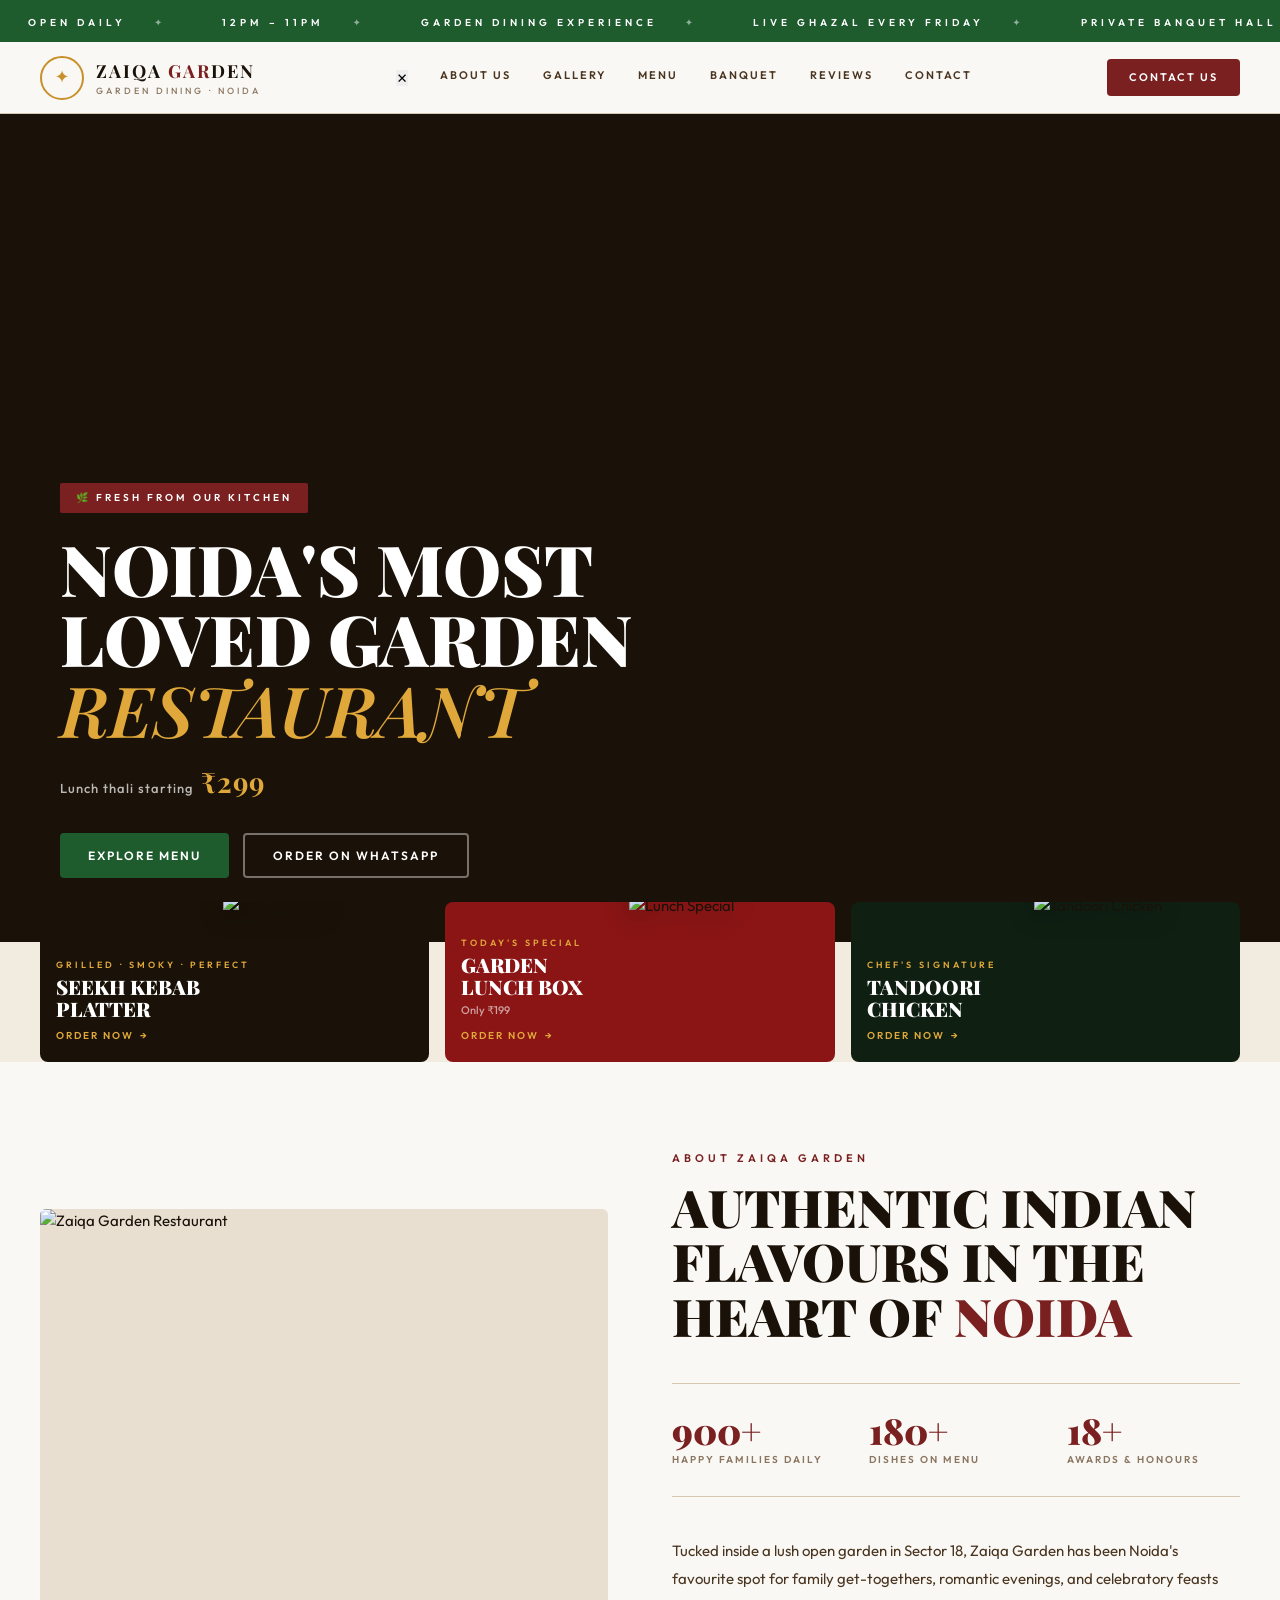
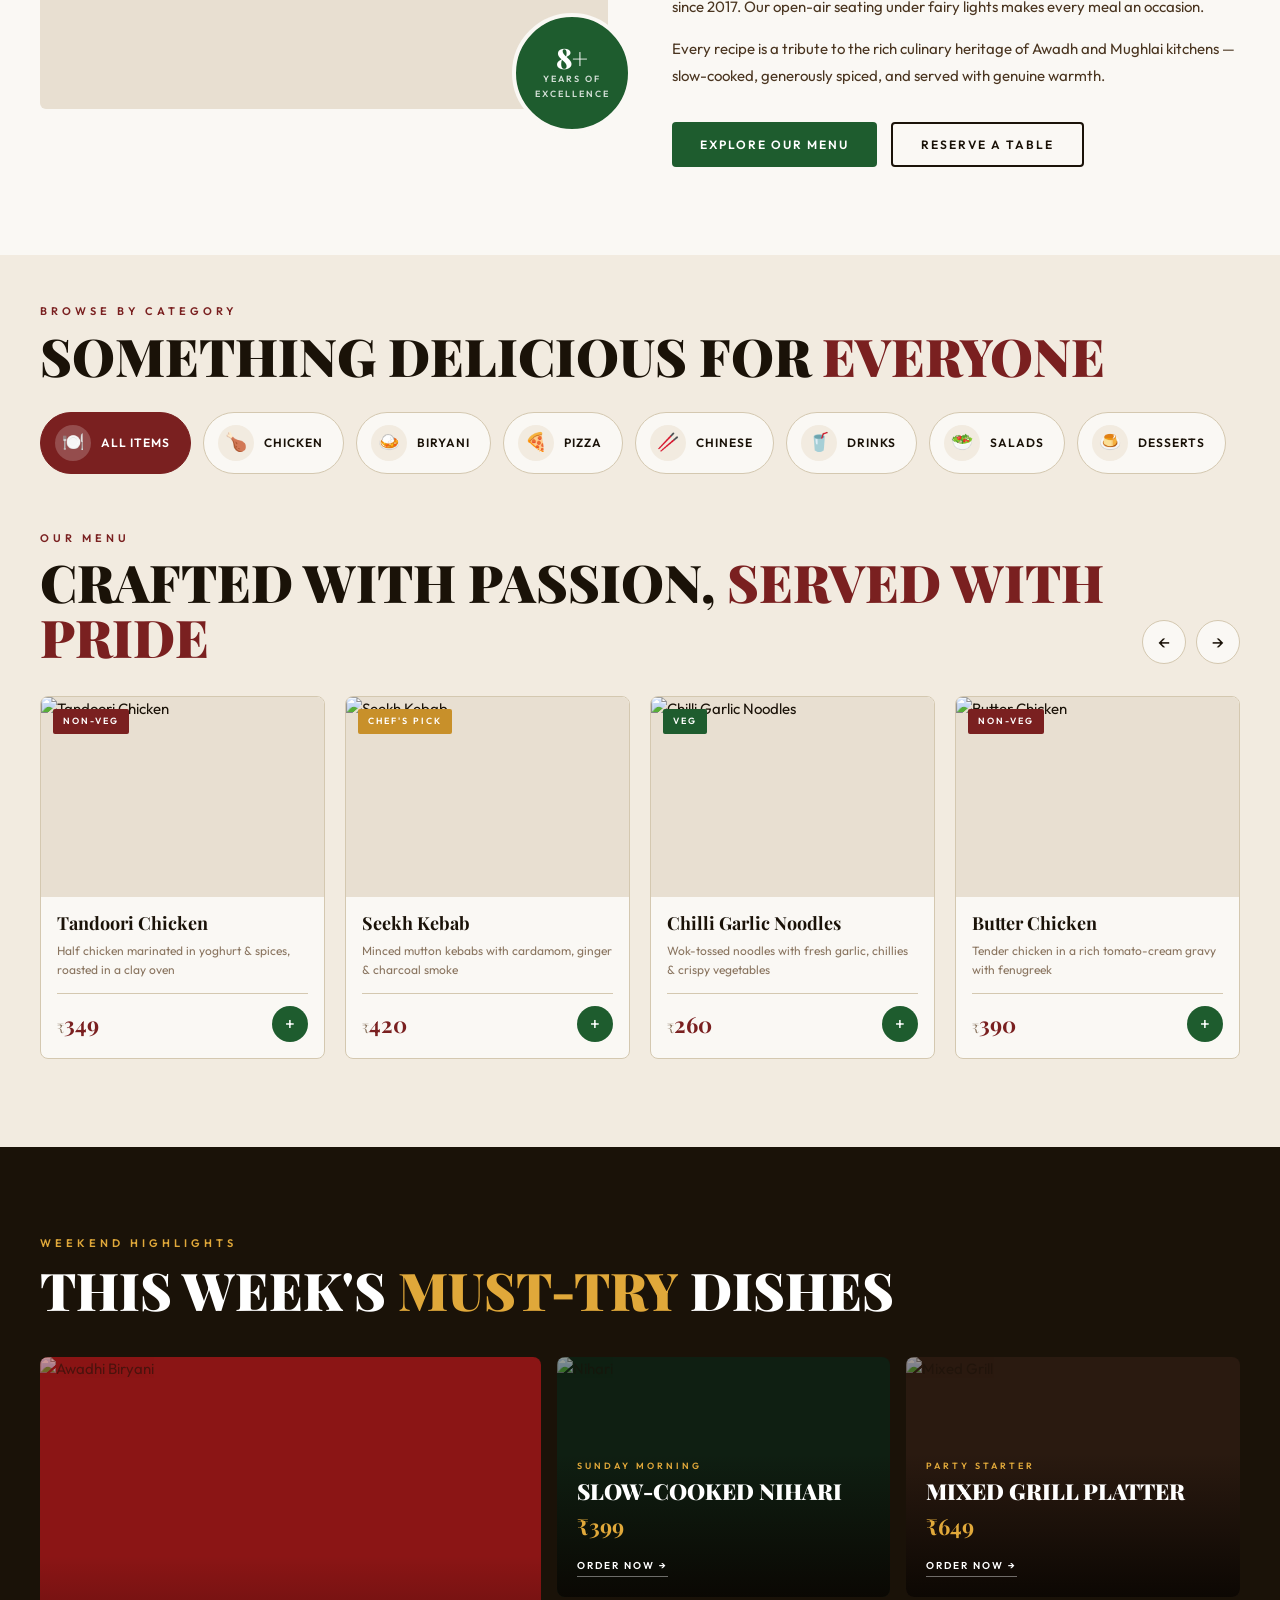
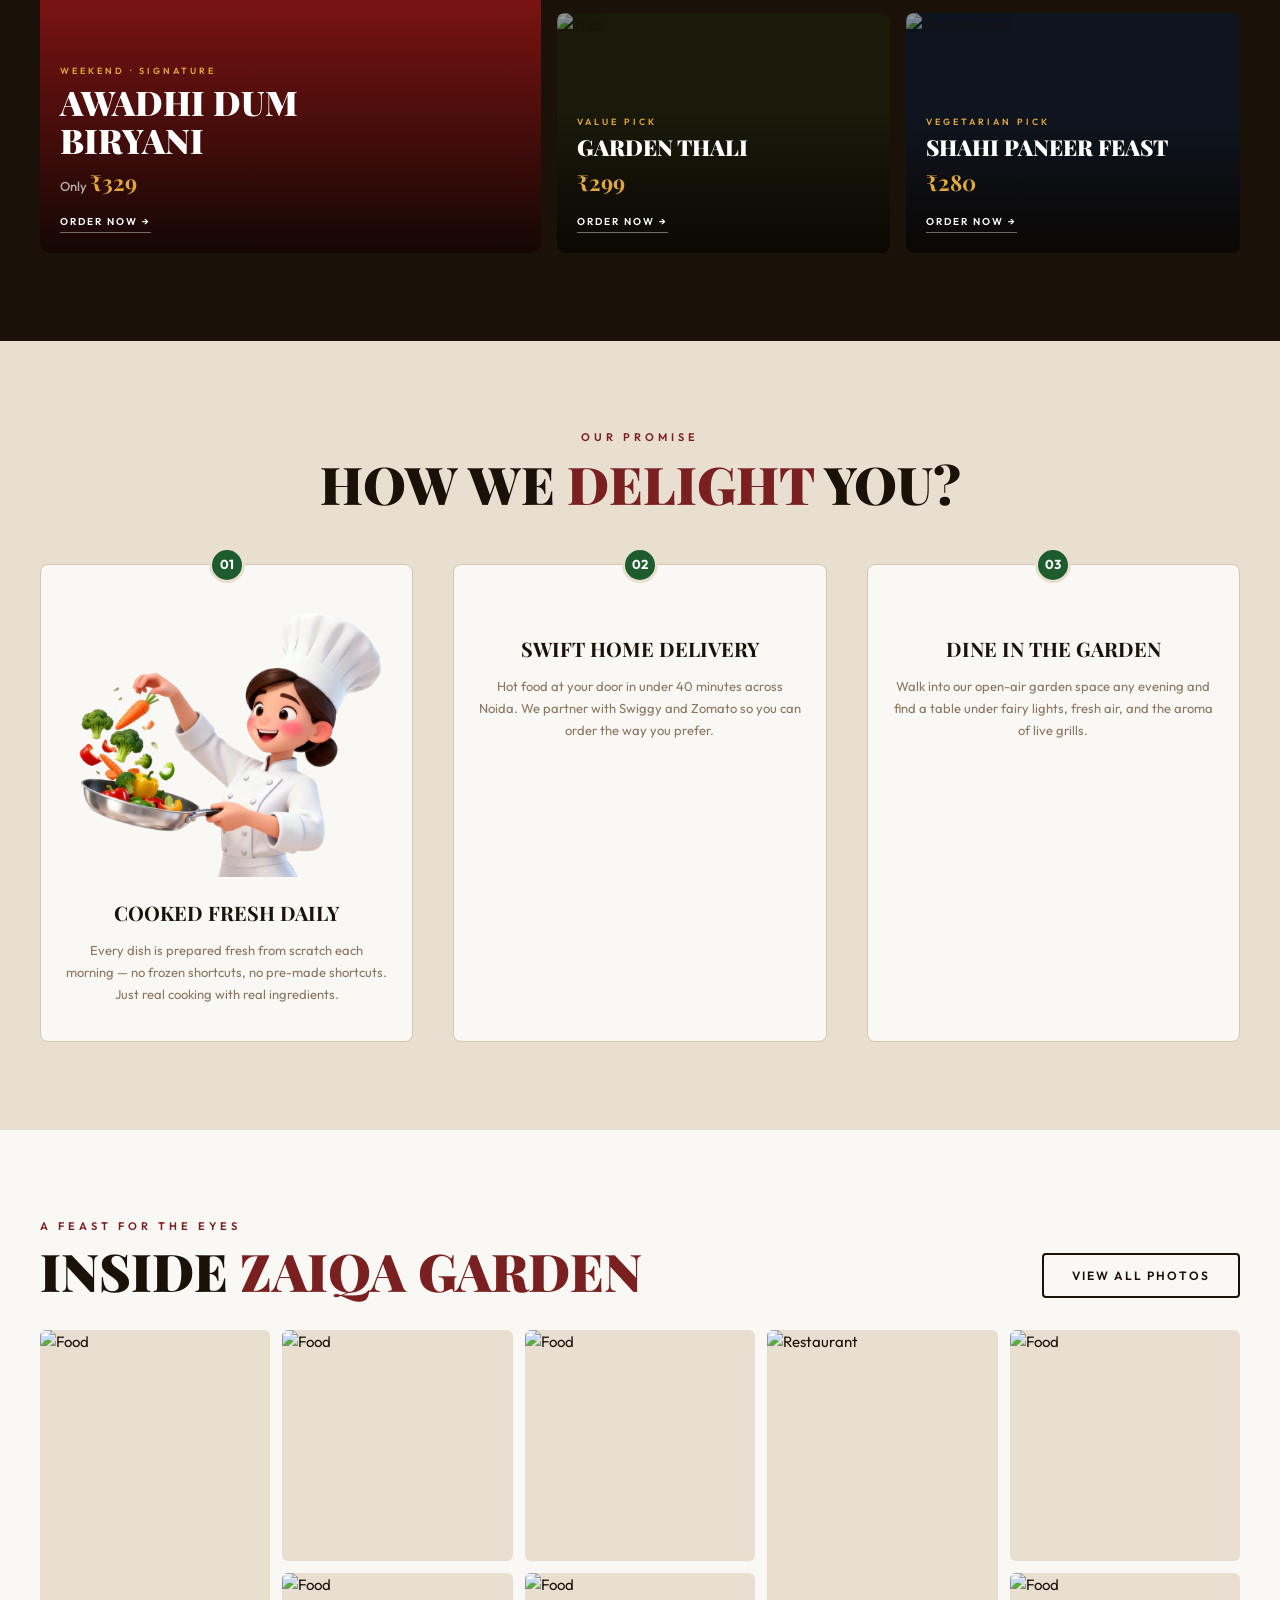
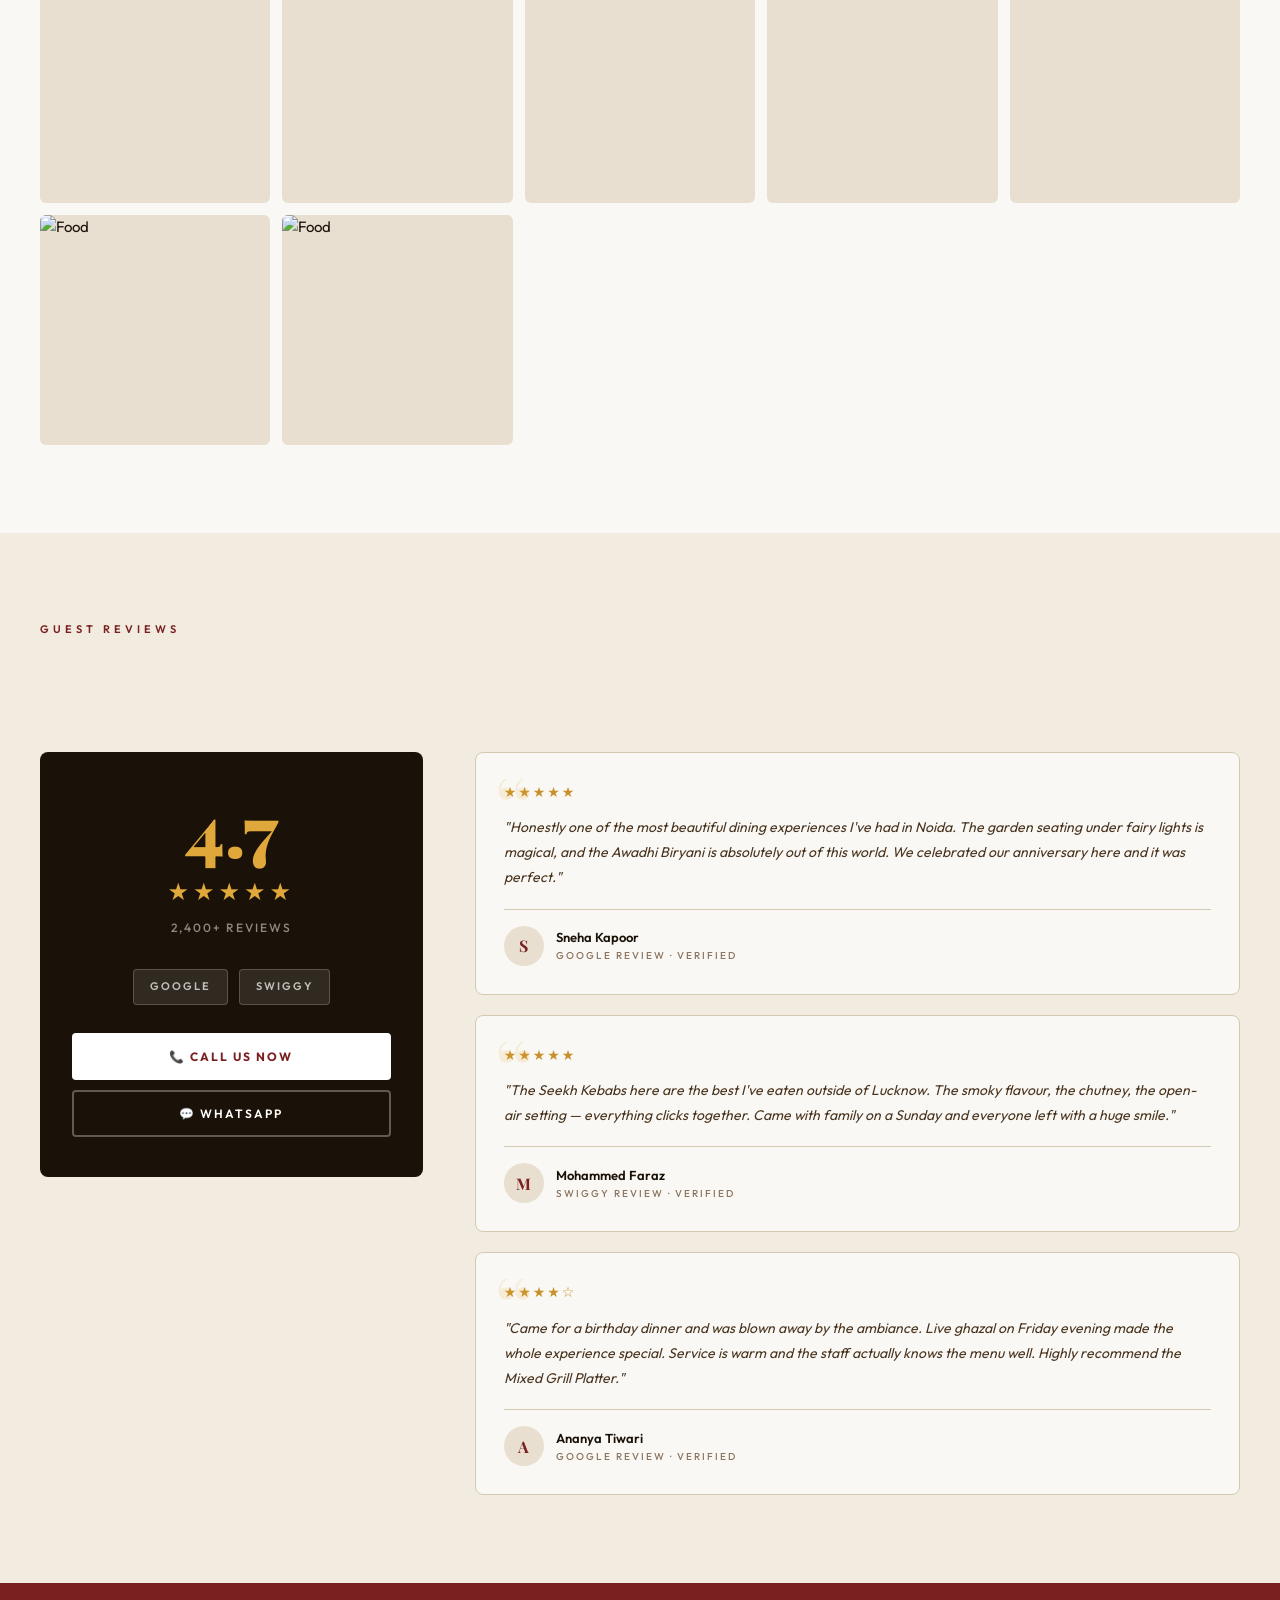
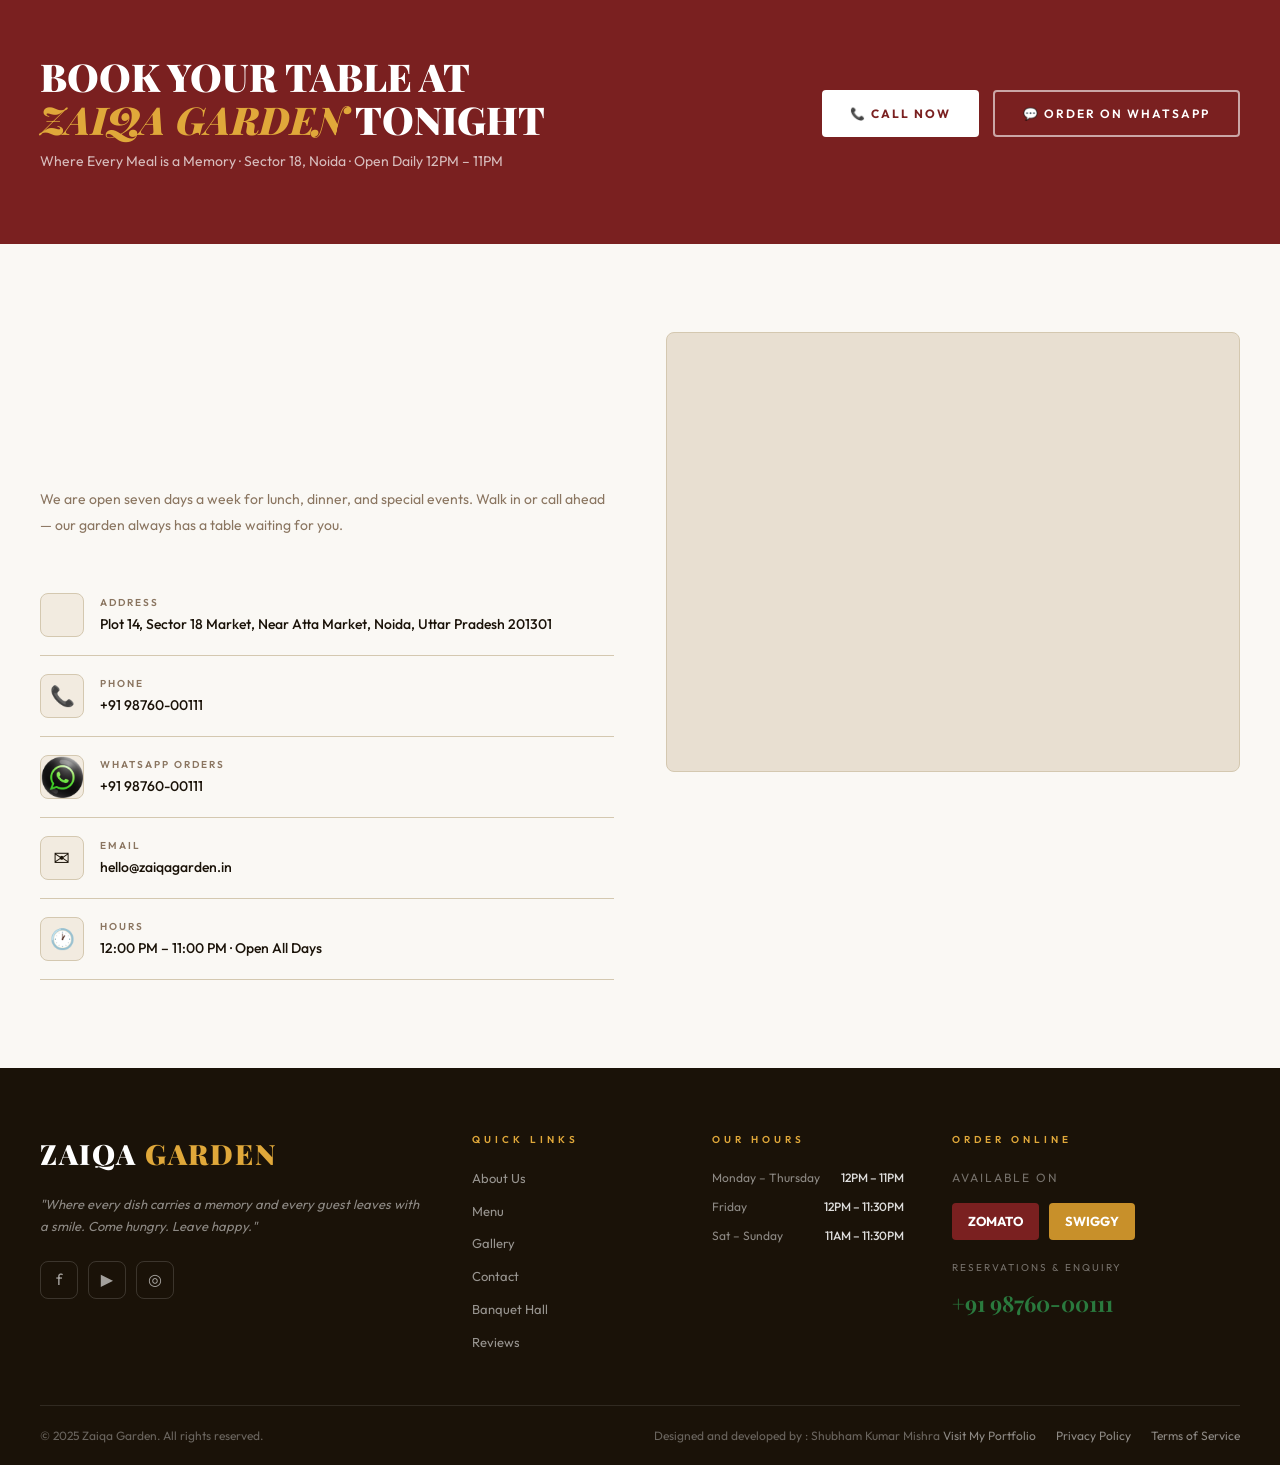
==== index.html @ 7a67d3be "initial commit" ====
<!DOCTYPE html>
<html lang="en">
<head>
<meta charset="UTF-8">
<meta name="viewport" content="width=device-width, initial-scale=1.0">
<title>Zaiqa Garden - Noida</title>
<link rel="preconnect" href="https://fonts.googleapis.com">
<link href="https://fonts.googleapis.com/css2?family=Playfair+Display:ital,wght@0,400;0,600;0,700;0,900;1,400;1,600&family=Outfit:wght@300;400;500;600;700&display=swap" rel="stylesheet">
<link rel="stylesheet" href="./style.css">
</head>
<body>

<!-- TOP MARQUEE -->
<div class="marquee-top">
  <div class="marquee-inner">
    <span>OPEN DAILY</span>
    <span>12PM – 11PM</span>
    <span>GARDEN DINING EXPERIENCE</span>
    <span>LIVE GHAZAL EVERY FRIDAY</span>
    <span>PRIVATE BANQUET HALL</span>
    <span>SWIGGY 4.7 ★</span>
    <span>DINE IN · TAKEAWAY · HOME DELIVERY</span>
    <span>SECTOR 18 · NOIDA</span>
    <span>OPEN DAILY</span>
    <span>12PM – 11PM</span>
    <span>GARDEN DINING EXPERIENCE</span>
    <span>LIVE GHAZAL EVERY FRIDAY</span>
    <span>PRIVATE BANQUET HALL</span>
    <span>SWIGGY 4.7 ★</span>
    <span>DINE IN · TAKEAWAY · HOME DELIVERY</span>
    <span>SECTOR 18 · NOIDA</span>
  </div>
</div>

<!-- HEADER -->
<header id="mainHeader">
  <div class="logo">
    <div class="logo-icon">✦</div>
    <div>
      <div class="logo-text">Zaiqa <span style="color:var(--maroon)">Gar</span>den</div>
      <span class="logo-sub">Garden Dining · Noida</span>
    </div>
  </div>
  <nav>
    <button class="nav-close" id="navClose">✕</button>
    <a href="#about">About Us</a>
    <a href="gallery.html">Gallery</a>
    <a href="menu.html">Menu</a>
    <a href="#contact">Banquet</a>
    <a href="#reviews">Reviews</a>
    <a href="#contact">Contact</a>
  </nav>
  <div class="header-cta">
    <a href="tel:+919508351404" class="btn-maroon">Contact Us</a>
    <div class="hamburger" id="hamburger">
      <span></span><span></span><span></span>
    </div>
  </div>
</header>

<!-- HERO -->
<section id="hero">
  <div class="hero-slides">

    <!-- SLIDE 1 -->
    <div class="hero-slide active">
      <div class="hero-slide-bg"></div>
      <div class="hero-img-placeholder">
        <img src="https://images.unsplash.com/photo-1603360946369-dc9bb6258143?w=900&q=80" alt="Awadhi Biryani">
      </div>
      <div class="hero-content">
        <div class="hero-badge">🌿 Fresh From Our Kitchen</div>
        <h1 class="hero-title">Noida's Most<br>Loved Garden<br><em>Restaurant</em></h1>
        <div class="hero-price">Lunch thali starting <strong>₹299</strong></div>
        <div class="hero-ctas">
          <a href="#menu" class="btn-green">Explore Menu</a>
          <a href="https://wa.me/919508351404" class="btn-outline-dark" style="color:#fff;border-color:rgba(255,255,255,0.4);">Order on WhatsApp</a>
        </div>
      </div>
    </div>

    <!-- SLIDE 2 -->
    <div class="hero-slide">
      <div class="hero-slide-bg"></div>
      <div class="hero-img-placeholder">
        <img src="https://images.unsplash.com/photo-1567620905732-2d1ec7ab7445?w=900&q=80" alt="Garden Ambience">
      </div>
      <div class="hero-content">
        <div class="hero-badge">🎶 Live Ghazal Every Friday</div>
        <h1 class="hero-title">Where Food<br>Meets <em>Soul</em></h1>
        <div class="hero-price">A dining memory you'll <strong>never forget</strong></div>
        <div class="hero-ctas">
          <a href="tel:+919508351404" class="btn-green">Reserve a Table</a>
          <a href="https://wa.me/919508351404" class="btn-outline-dark" style="color:#fff;border-color:rgba(255,255,255,0.4);">WhatsApp Us</a>
        </div>
      </div>
    </div>

    <!-- SLIDE 3 -->
    <div class="hero-slide">
      <div class="hero-slide-bg"></div>
      <div class="hero-img-placeholder">
        <img src="https://images.unsplash.com/photo-1414235077428-338989a2e8c0?w=900&q=80" alt="Special Occasions">
      </div>
      <div class="hero-content">
        <div class="hero-badge">🎉 Celebrate Every Occasion</div>
        <h1 class="hero-title">Weddings,<br>Birthdays &<br><em>Gatherings</em></h1>
        <div class="hero-price">Banquet hall for <strong>300+ guests</strong></div>
        <div class="hero-ctas">
          <a href="#contact" class="btn-green">Book the Hall</a>
          <a href="#about" class="btn-outline-dark" style="color:#fff;border-color:rgba(255,255,255,0.4);">Know More</a>
        </div>
      </div>
    </div>

  </div>
  <div class="hero-dots">
    <div class="hero-dot active" data-slide="0"></div>
    <div class="hero-dot" data-slide="1"></div>
    <div class="hero-dot" data-slide="2"></div>
  </div>
</section>

<!-- PROMO CARDS -->
<section id="promo-cards">
  <div class="promo-card">
    <div class="promo-card-bg"></div>
    <img class="promo-card-img" src="https://images.unsplash.com/photo-1544025162-d76694265947?w=400&q=80" alt="Seekh Kebab">
    <div class="promo-card-content">
      <div class="promo-card-tag">Grilled · Smoky · Perfect</div>
      <div class="promo-card-title">Seekh Kebab<br>Platter</div>
      <a href="#menu" class="promo-card-link">Order Now</a>
    </div>
  </div>
  <div class="promo-card">
    <div class="promo-card-bg"></div>
    <img class="promo-card-img" src="https://images.unsplash.com/photo-1568901346375-23c9450c58cd?w=400&q=80" alt="Lunch Special">
    <div class="promo-card-content">
      <div class="promo-card-tag">Today's Special</div>
      <div class="promo-card-title">Garden<br>Lunch Box</div>
      <div class="promo-card-price">Only ₹199</div>
      <a href="#menu" class="promo-card-link">Order Now</a>
    </div>
  </div>
  <div class="promo-card">
    <div class="promo-card-bg"></div>
    <img class="promo-card-img" src="https://images.unsplash.com/photo-1562967914-608f82629710?w=400&q=80" alt="Tandoori Chicken">
    <div class="promo-card-content">
      <div class="promo-card-tag">Chef's Signature</div>
      <div class="promo-card-title">Tandoori<br>Chicken</div>
      <a href="#menu" class="promo-card-link">Order Now</a>
    </div>
  </div>
</section>

<!-- ABOUT -->
<section id="about">
  <div class="about-img-wrap">
    <img class="about-img-main" src="https://images.unsplash.com/photo-1517248135467-4c7edcad34c4?w=800&q=80" alt="Zaiqa Garden Restaurant">
    <div class="about-img-badge">
      <strong>8+</strong>
      <span>Years of<br>Excellence</span>
    </div>
  </div>
  <div class="about-content">
    <span class="eyebrow">About Zaiqa Garden</span>
    <h2 class="section-title" style="margin-top:12px;">Authentic Indian Flavours in the Heart of <span>Noida</span></h2>
    <div class="about-stats">
      <div>
        <div class="about-stat-value">900+</div>
        <div class="about-stat-label">Happy Families Daily</div>
      </div>
      <div>
        <div class="about-stat-value">180+</div>
        <div class="about-stat-label">Dishes on Menu</div>
      </div>
      <div>
        <div class="about-stat-value">18+</div>
        <div class="about-stat-label">Awards & Honours</div>
      </div>
    </div>
    <p class="about-body">Tucked inside a lush open garden in Sector 18, Zaiqa Garden has been Noida's favourite spot for family get-togethers, romantic evenings, and celebratory feasts since 2017. Our open-air seating under fairy lights makes every meal an occasion.</p>
    <p class="about-body" style="margin-top:14px;">Every recipe is a tribute to the rich culinary heritage of Awadh and Mughlai kitchens — slow-cooked, generously spiced, and served with genuine warmth.</p>
    <div style="margin-top:32px; display:flex; gap:14px; flex-wrap:wrap;">
      <a href="#menu" class="btn-green">Explore Our Menu</a>
      <a href="#contact" class="btn-outline-dark">Reserve a Table</a>
    </div>
  </div>
</section>

<!-- FOOD CATEGORIES -->
<section id="categories">
  <div class="cat-header">
    <div>
      <span class="eyebrow">Browse By Category</span>
      <h2 class="section-title" style="margin-top:8px;">Something Delicious for <span>Everyone</span></h2>
    </div>
  </div>
  <div class="cat-scroll">
    <div class="cat-pill active" onclick="filterMenu('all',this)">
      <div class="cat-pill-icon">🍽️</div>
      <span class="cat-pill-name">All Items</span>
    </div>
    <div class="cat-pill" onclick="filterMenu('chicken',this)">
      <div class="cat-pill-icon">🍗</div>
      <span class="cat-pill-name">Chicken</span>
    </div>
    <div class="cat-pill" onclick="filterMenu('biryani',this)">
      <div class="cat-pill-icon">🍛</div>
      <span class="cat-pill-name">Biryani</span>
    </div>
    <div class="cat-pill" onclick="filterMenu('pizza',this)">
      <div class="cat-pill-icon">🍕</div>
      <span class="cat-pill-name">Pizza</span>
    </div>
    <div class="cat-pill" onclick="filterMenu('chinese',this)">
      <div class="cat-pill-icon">🥢</div>
      <span class="cat-pill-name">Chinese</span>
    </div>
    <div class="cat-pill" onclick="filterMenu('beverages',this)">
      <div class="cat-pill-icon">🥤</div>
      <span class="cat-pill-name">Drinks</span>
    </div>
    <div class="cat-pill" onclick="filterMenu('salads',this)">
      <div class="cat-pill-icon">🥗</div>
      <span class="cat-pill-name">Salads</span>
    </div>
    <div class="cat-pill" onclick="filterMenu('desserts',this)">
      <div class="cat-pill-icon">🍮</div>
      <span class="cat-pill-name">Desserts</span>
    </div>
  </div>
</section>

<!-- MENU CAROUSEL -->
<section id="menu">
  <div class="menu-header">
    <div>
      <span class="eyebrow">Our Menu</span>
      <h2 class="section-title" style="margin-top:8px;">Crafted with Passion, <span>Served with Pride</span></h2>
    </div>
    <div class="carousel-nav">
      <button class="carousel-arrow" id="menuPrev">←</button>
      <button class="carousel-arrow" id="menuNext">→</button>
    </div>
  </div>
  <div class="carousel-wrap">
    <div class="carousel-track-outer">
      <div class="carousel-track" id="menuTrack">

        <div class="menu-card" data-category="chicken">
          <div class="menu-card-img">
            <img src="https://images.unsplash.com/photo-1569058242567-93de6f36f8e6?w=400&q=80" alt="Tandoori Chicken">
            <div class="menu-card-badge badge-nonveg">Non-Veg</div>
          </div>
          <div class="menu-card-body">
            <div class="menu-card-name">Tandoori Chicken</div>
            <div class="menu-card-desc">Half chicken marinated in yoghurt & spices, roasted in a clay oven</div>
            <div class="menu-card-footer">
              <div class="menu-card-price"><span>₹</span>349</div>
              <a href="https://wa.me/919508351404" class="menu-card-order">+</a>
            </div>
          </div>
        </div>

        <div class="menu-card" data-category="chicken">
          <div class="menu-card-img">
            <img src="https://images.unsplash.com/photo-1544025162-d76694265947?w=400&q=80" alt="Seekh Kebab">
            <div class="menu-card-badge badge-special">Chef's Pick</div>
          </div>
          <div class="menu-card-body">
            <div class="menu-card-name">Seekh Kebab</div>
            <div class="menu-card-desc">Minced mutton kebabs with cardamom, ginger & charcoal smoke</div>
            <div class="menu-card-footer">
              <div class="menu-card-price"><span>₹</span>420</div>
              <a href="https://wa.me/919508351404" class="menu-card-order">+</a>
            </div>
          </div>
        </div>

        <div class="menu-card" data-category="chinese">
          <div class="menu-card-img">
            <img src="https://images.unsplash.com/photo-1563245372-f21724e3856d?w=400&q=80" alt="Chilli Garlic Noodles">
            <div class="menu-card-badge badge-veg">Veg</div>
          </div>
          <div class="menu-card-body">
            <div class="menu-card-name">Chilli Garlic Noodles</div>
            <div class="menu-card-desc">Wok-tossed noodles with fresh garlic, chillies & crispy vegetables</div>
            <div class="menu-card-footer">
              <div class="menu-card-price"><span>₹</span>260</div>
              <a href="https://wa.me/919508351404" class="menu-card-order">+</a>
            </div>
          </div>
        </div>

        <div class="menu-card" data-category="chicken">
          <div class="menu-card-img">
            <img src="https://images.unsplash.com/photo-1574484284002-952d92456975?w=400&q=80" alt="Butter Chicken">
            <div class="menu-card-badge badge-nonveg">Non-Veg</div>
          </div>
          <div class="menu-card-body">
            <div class="menu-card-name">Butter Chicken</div>
            <div class="menu-card-desc">Tender chicken in a rich tomato-cream gravy with fenugreek</div>
            <div class="menu-card-footer">
              <div class="menu-card-price"><span>₹</span>390</div>
              <a href="https://wa.me/919508351404" class="menu-card-order">+</a>
            </div>
          </div>
        </div>

        <div class="menu-card" data-category="biryani">
          <div class="menu-card-img">
            <img src="https://images.unsplash.com/photo-1603360946369-dc9bb6258143?w=400&q=80" alt="Awadhi Dum Biryani">
            <div class="menu-card-badge badge-special">Best Seller</div>
          </div>
          <div class="menu-card-body">
            <div class="menu-card-name">Awadhi Dum Biryani</div>
            <div class="menu-card-desc">Long-grain basmati sealed and slow-cooked with whole spices</div>
            <div class="menu-card-footer">
              <div class="menu-card-price"><span>₹</span>380</div>
              <a href="https://wa.me/919508351404" class="menu-card-order">+</a>
            </div>
          </div>
        </div>

        <div class="menu-card" data-category="pizza">
          <div class="menu-card-img">
            <img src="https://images.unsplash.com/photo-1513104890138-7c749659a591?w=400&q=80" alt="Peri Peri Paneer Pizza">
            <div class="menu-card-badge badge-veg">Veg</div>
          </div>
          <div class="menu-card-body">
            <div class="menu-card-name">Peri Peri Paneer Pizza</div>
            <div class="menu-card-desc">Stone-baked base with peri peri sauce, cottage cheese & peppers</div>
            <div class="menu-card-footer">
              <div class="menu-card-price"><span>₹</span>310</div>
              <a href="https://wa.me/919508351404" class="menu-card-order">+</a>
            </div>
          </div>
        </div>

        <div class="menu-card" data-category="salads">
          <div class="menu-card-img">
            <img src="https://images.unsplash.com/photo-1512621776951-a57141f2eefd?w=400&q=80" alt="Kachumber Salad">
            <div class="menu-card-badge badge-veg">Veg</div>
          </div>
          <div class="menu-card-body">
            <div class="menu-card-name">Kachumber Salad</div>
            <div class="menu-card-desc">Chopped cucumber, tomato, onion tossed with chaat masala & lemon</div>
            <div class="menu-card-footer">
              <div class="menu-card-price"><span>₹</span>140</div>
              <a href="https://wa.me/919508351404" class="menu-card-order">+</a>
            </div>
          </div>
        </div>

        <div class="menu-card" data-category="beverages">
          <div class="menu-card-img">
            <img src="https://images.unsplash.com/photo-1513558161293-cdaf765ed2fd?w=400&q=80" alt="Rose Sharbat">
            <div class="menu-card-badge badge-veg">Mocktail</div>
          </div>
          <div class="menu-card-body">
            <div class="menu-card-name">Garden Rose Sharbat</div>
            <div class="menu-card-desc">House rose syrup, chilled milk, fresh basil seeds & cardamom</div>
            <div class="menu-card-footer">
              <div class="menu-card-price"><span>₹</span>160</div>
              <a href="https://wa.me/919508351404" class="menu-card-order">+</a>
            </div>
          </div>
        </div>

      </div>
    </div>
  </div>
</section>

<!-- TODAY'S SPECIALS DARK GRID -->
<section id="specials">
  <div class="specials-header">
    <span class="eyebrow" style="color:var(--gold-light)">Weekend Highlights</span>
    <h2 class="section-title" style="color:#fff;margin-top:10px;">This Week's <span style="color:var(--gold-light)">Must-Try</span> Dishes</h2>
  </div>
  <div class="specials-grid">

    <div class="special-card large">
      <div class="special-card-bg"></div>
      <div class="special-card-img-wrap">
        <img src="https://images.unsplash.com/photo-1603360946369-dc9bb6258143?w=600&q=80" alt="Awadhi Biryani">
      </div>
      <div class="special-card-gradient"></div>
      <div class="special-card-content">
        <div class="special-card-tag">Weekend · Signature</div>
        <div class="special-card-title">Awadhi Dum<br>Biryani</div>
        <div class="special-card-price">Only <strong>₹329</strong></div>
        <a href="https://wa.me/919508351404" class="special-order">Order Now →</a>
      </div>
    </div>

    <div class="special-card">
      <div class="special-card-bg"></div>
      <div class="special-card-img-wrap">
        <img src="https://images.unsplash.com/photo-1574484284002-952d92456975?w=400&q=80" alt="Nihari">
      </div>
      <div class="special-card-gradient"></div>
      <div class="special-card-content">
        <div class="special-card-tag">Sunday Morning</div>
        <div class="special-card-title">Slow-Cooked Nihari</div>
        <div class="special-card-price"><strong>₹399</strong></div>
        <a href="https://wa.me/919508351404" class="special-order">Order Now →</a>
      </div>
    </div>

    <div class="special-card">
      <div class="special-card-bg"></div>
      <div class="special-card-img-wrap">
        <img src="https://images.unsplash.com/photo-1544025162-d76694265947?w=400&q=80" alt="Mixed Grill">
      </div>
      <div class="special-card-gradient"></div>
      <div class="special-card-content">
        <div class="special-card-tag">Party Starter</div>
        <div class="special-card-title">Mixed Grill Platter</div>
        <div class="special-card-price"><strong>₹649</strong></div>
        <a href="https://wa.me/919508351404" class="special-order">Order Now →</a>
      </div>
    </div>

    <div class="special-card">
      <div class="special-card-bg"></div>
      <div class="special-card-img-wrap">
        <img src="https://images.unsplash.com/photo-1512621776951-a57141f2eefd?w=400&q=80" alt="Thali">
      </div>
      <div class="special-card-gradient"></div>
      <div class="special-card-content">
        <div class="special-card-tag">Value Pick</div>
        <div class="special-card-title">Garden Thali</div>
        <div class="special-card-price"><strong>₹299</strong></div>
        <a href="https://wa.me/919508351404" class="special-order">Order Now →</a>
      </div>
    </div>

    <div class="special-card">
      <div class="special-card-bg"></div>
      <div class="special-card-img-wrap">
        <img src="https://images.unsplash.com/photo-1567620905732-2d1ec7ab7445?w=400&q=80" alt="Shahi Paneer">
      </div>
      <div class="special-card-gradient"></div>
      <div class="special-card-content">
        <div class="special-card-tag">Vegetarian Pick</div>
        <div class="special-card-title">Shahi Paneer Feast</div>
        <div class="special-card-price"><strong>₹280</strong></div>
        <a href="https://wa.me/919508351404" class="special-order">Order Now →</a>
      </div>
    </div>

  </div>
</section>

<!-- HOW WE SERVE -->
<section id="process">
  <span class="eyebrow">Our Promise</span>
  <h2 class="section-title" style="margin-top:10px;">How We <span>Delight</span> You?</h2>
  <div class="process-grid">
    <div class="process-card">
      <div class="process-num">01</div>
      <div class="process-icon"><img src="./a70d5ede-f207-4c5d-a83c-75bcfd6f0b10_selling_point_0_bf6a624e-removebg-preview.png" alt=""></div>
      <div class="process-title">Cooked Fresh Daily</div>
      <div class="process-desc">Every dish is prepared fresh from scratch each morning — no frozen shortcuts, no pre-made shortcuts. Just real cooking with real ingredients.</div>
    </div>
    <div class="process-card">
      <div class="process-num">02</div>
      <div class="process-icon"><img src="./—Pngtree—cartoon delivery man on a_16822123.png" alt=""></div>
      <div class="process-title">Swift Home Delivery</div>
      <div class="process-desc">Hot food at your door in under 40 minutes across Noida. We partner with Swiggy and Zomato so you can order the way you prefer.</div>
    </div>
    <div class="process-card">
      <div class="process-num">03</div>
      <div class="process-icon"><img src="https://cdn3d.iconscout.com/3d/premium/thumb/dining-table-3d-icon-png-download-12342913.png" alt=""></div>
      <div class="process-title">Dine in the Garden</div>
      <div class="process-desc">Walk into our open-air garden space any evening and find a table under fairy lights, fresh air, and the aroma of live grills.</div>
    </div>
  </div>
</section>

<!-- GALLERY -->
<section id="gallery">
  <div class="gallery-header">
    <div>
      <span class="eyebrow">A Feast for the Eyes</span>
      <h2 class="section-title" style="margin-top:8px;">Inside <span>Zaiqa Garden</span></h2>
    </div>
    <a href="gallery.html" class="btn-outline-dark">View All Photos</a>
  </div>
  <div class="gallery-grid">
    <div class="gallery-item tall">
      <img src="https://images.unsplash.com/photo-1544025162-d76694265947?w=400&q=80" alt="Food">
      <div class="gallery-item-overlay"><span>🔍</span></div>
    </div>
    <div class="gallery-item">
      <img src="https://images.unsplash.com/photo-1490645935967-10de6ba17061?w=400&q=80" alt="Food">
      <div class="gallery-item-overlay"><span>🔍</span></div>
    </div>
    <div class="gallery-item">
      <img src="https://images.unsplash.com/photo-1512621776951-a57141f2eefd?w=400&q=80" alt="Food">
      <div class="gallery-item-overlay"><span>🔍</span></div>
    </div>
    <div class="gallery-item tall">
      <img src="https://images.unsplash.com/photo-1517248135467-4c7edcad34c4?w=400&q=80" alt="Restaurant">
      <div class="gallery-item-overlay"><span>🔍</span></div>
    </div>
    <div class="gallery-item">
      <img src="https://images.unsplash.com/photo-1563245372-f21724e3856d?w=400&q=80" alt="Food">
      <div class="gallery-item-overlay"><span>🔍</span></div>
    </div>
    <div class="gallery-item">
      <img src="https://images.unsplash.com/photo-1567620905732-2d1ec7ab7445?w=400&q=80" alt="Food">
      <div class="gallery-item-overlay"><span>🔍</span></div>
    </div>
    <div class="gallery-item">
      <img src="https://images.unsplash.com/photo-1574484284002-952d92456975?w=400&q=80" alt="Food">
      <div class="gallery-item-overlay"><span>🔍</span></div>
    </div>
    <div class="gallery-item">
      <img src="https://images.unsplash.com/photo-1603360946369-dc9bb6258143?w=400&q=80" alt="Food">
      <div class="gallery-item-overlay"><span>🔍</span></div>
    </div>
    <div class="gallery-item">
      <img src="https://images.unsplash.com/photo-1562967914-608f82629710?w=400&q=80" alt="Food">
      <div class="gallery-item-overlay"><span>🔍</span></div>
    </div>
    <div class="gallery-item">
      <img src="https://images.unsplash.com/photo-1568901346375-23c9450c58cd?w=400&q=80" alt="Food">
      <div class="gallery-item-overlay"><span>🔍</span></div>
    </div>
  </div>
</section>

<!-- REVIEWS -->
<section id="reviews">
  <span class="eyebrow">Guest Reviews</span>
  <h2 class="section-title" style="margin-top:10px;">Loved by <span>Thousands</span> in Noida</h2>
  <div class="reviews-layout">
    <div class="reviews-summary">
      <div class="reviews-rating-big">4.7</div>
      <div class="reviews-stars-big">★★★★★</div>
      <div class="reviews-count">2,400+ Reviews</div>
      <div class="platform-badge">Google</div>
      <div class="platform-badge">Swiggy</div>
      <div style="margin-top:24px;">
        <a href="tel:+919508351404" class="btn-white" style="width:100%;justify-content:center;">📞 Call Us Now</a>
      </div>
      <div style="margin-top:10px;">
        <a href="https://wa.me/919508351404" class="btn-outline-white" style="width:100%;justify-content:center;border-color:rgba(255,255,255,0.3);">💬 WhatsApp</a>
      </div>
    </div>
    <div class="reviews-cards">
      <div class="review-card">
        <div class="review-stars">★★★★★</div>
        <div class="review-text">"Honestly one of the most beautiful dining experiences I've had in Noida. The garden seating under fairy lights is magical, and the Awadhi Biryani is absolutely out of this world. We celebrated our anniversary here and it was perfect."</div>
        <div class="review-author">
          <div class="review-avatar">S</div>
          <div>
            <div class="review-name">Sneha Kapoor</div>
            <div class="review-source">Google Review · Verified</div>
          </div>
        </div>
      </div>
      <div class="review-card">
        <div class="review-stars">★★★★★</div>
        <div class="review-text">"The Seekh Kebabs here are the best I've eaten outside of Lucknow. The smoky flavour, the chutney, the open-air setting — everything clicks together. Came with family on a Sunday and everyone left with a huge smile."</div>
        <div class="review-author">
          <div class="review-avatar">M</div>
          <div>
            <div class="review-name">Mohammed Faraz</div>
            <div class="review-source">Swiggy Review · Verified</div>
          </div>
        </div>
      </div>
      <div class="review-card">
        <div class="review-stars">★★★★☆</div>
        <div class="review-text">"Came for a birthday dinner and was blown away by the ambiance. Live ghazal on Friday evening made the whole experience special. Service is warm and the staff actually knows the menu well. Highly recommend the Mixed Grill Platter."</div>
        <div class="review-author">
          <div class="review-avatar">A</div>
          <div>
            <div class="review-name">Ananya Tiwari</div>
            <div class="review-source">Google Review · Verified</div>
          </div>
        </div>
      </div>
    </div>
  </div>
</section>

<!-- CTA BANNER -->
<section id="cta-banner">
  <div class="cta-banner-text">
    <div class="cta-banner-title">Book Your Table at<br><em>Zaiqa Garden</em> Tonight</div>
    <div class="cta-banner-sub">Where Every Meal is a Memory · Sector 18, Noida · Open Daily 12PM – 11PM</div>
  </div>
  <div class="cta-banner-actions">
    <a href="tel:+919508351404" class="btn-white">📞 Call Now</a>
    <a href="https://wa.me/919508351404" class="btn-outline-white">💬 Order on WhatsApp</a>
  </div>
</section>

<!-- CONTACT -->
<section id="contact">
  <div class="contact-info">
    <span class="eyebrow">Visit Us</span>
    <h2 class="section-title" style="margin-top:12px;">Come Find <span>Zaiqa Garden</span></h2>
    <p style="margin-top:16px; font-size:14px; color:var(--text-muted); line-height:1.85;">
      We are open seven days a week for lunch, dinner, and special events. Walk in or call ahead — our garden always has a table waiting for you.
    </p>
    <div class="contact-tiles">
      <a href="https://maps.google.com" target="_blank" class="contact-tile">
        <div class="contact-tile-icon"></div>
        <div>
          <span class="contact-tile-label">Address</span>
          <div class="contact-tile-value">Plot 14, Sector 18 Market, Near Atta Market, Noida, Uttar Pradesh 201301</div>
        </div>
      </a>
      <a href="tel:+919508351404" class="contact-tile">
        <div class="contact-tile-icon">📞</div>
        <div>
          <span class="contact-tile-label">Phone</span>
          <div class="contact-tile-value">+91 98760-00111</div>
        </div>
      </a>
      <a href="https://wa.me/919508351404" class="contact-tile">
        <div class="contact-tile-icon"><img src="./whatsapp.png" alt=""></div>
        <div>
          <span class="contact-tile-label">WhatsApp Orders</span>
          <div class="contact-tile-value">+91 98760-00111</div>
        </div>
      </a>
      <a href="mailto:hello@zaiqagarden.in" class="contact-tile">
        <div class="contact-tile-icon">✉️</div>
        <div>
          <span class="contact-tile-label">Email</span>
          <div class="contact-tile-value">hello@zaiqagarden.in</div>
        </div>
      </a>
      <div class="contact-tile">
        <div class="contact-tile-icon">🕐</div>
        <div>
          <span class="contact-tile-label">Hours</span>
          <div class="contact-tile-value">12:00 PM – 11:00 PM · Open All Days</div>
        </div>
      </div>
    </div>
  </div>
  <div class="contact-map">
    <iframe src="https://www.google.com/maps/embed?pb=!1m18!1m12!1m3!1d3504.8!2d77.3261!3d28.5697!2m3!1f0!2f0!3f0!3m2!1i1024!2i768!4f13.1!3m3!1m2!1s0x0%3A0x0!2zMjjCsDM0JzExLjAiTiA3N8KwMTknMzMuOSJF!5e0!3m2!1sen!2sin!4v1234567890" width="100%" height="100%" style="border:0;" allowfullscreen="" loading="lazy"></iframe>
  </div>
</section>

<!-- FOOTER -->
<footer>
  <div class="footer-grid">
    <div class="footer-brand">
      <div class="footer-logo-text">Zaiqa <span>Garden</span></div>
      <div class="footer-tagline">"Where every dish carries a memory and every guest leaves with a smile. Come hungry. Leave happy."</div>
      <div class="footer-social">
        <a href="#" class="social-btn">f</a>
        <a href="#" class="social-btn">▶</a>
        <a href="#" class="social-btn">◎</a>
      </div>
    </div>
    <div>
      <div class="footer-col-title">Quick Links</div>
      <div class="footer-links">
        <a href="#about">About Us</a>
        <a href="#menu">Menu</a>
        <a href="#gallery">Gallery</a>
        <a href="#contact">Contact</a>
        <a href="#contact">Banquet Hall</a>
        <a href="#reviews">Reviews</a>
      </div>
    </div>
    <div>
      <div class="footer-col-title">Our Hours</div>
      <div class="footer-hours">
        <div class="footer-hour-row">
          <span class="day">Monday – Thursday</span>
          <span class="time">12PM – 11PM</span>
        </div>
        <div class="footer-hour-row">
          <span class="day">Friday</span>
          <span class="time">12PM – 11:30PM</span>
        </div>
        <div class="footer-hour-row">
          <span class="day">Sat – Sunday</span>
          <span class="time">11AM – 11:30PM</span>
        </div>
      </div>
    </div>
    <div>
      <div class="footer-col-title">Order Online</div>
      <div style="font-size:12px; color:rgba(255,255,255,0.4); letter-spacing:2px; text-transform:uppercase; margin-bottom:16px;">Available On</div>
      <div style="display:flex; gap:10px; margin-bottom:20px;">
        <div style="background:var(--maroon); border-radius:4px; padding:8px 16px; font-size:13px; font-weight:700; color:#fff;">ZOMATO</div>
        <div style="background:var(--gold); border-radius:4px; padding:8px 16px; font-size:13px; font-weight:700; color:#fff;">SWIGGY</div>
      </div>
      <div style="font-size:10px; color:rgba(255,255,255,0.4); letter-spacing:2px; text-transform:uppercase; margin-bottom:10px;">Reservations & Enquiry</div>
      <div style="font-family:var(--font-display); font-size:22px; font-weight:700; color:var(--green-light);">+91 98760-00111</div>
    </div>
  </div>
  <div class="footer-bottom">
    <span>© 2025 Zaiqa Garden. All rights reserved.</span>
    <div style="display:flex; gap:20px;">
    <p>Designed and developed by : Shubham Kumar Mishra <span><a href="https://www.meetshubham.site" target="_blank">Visit My Portfolio</a></span></p>
      <a href="#">Privacy Policy</a>
      <a href="#">Terms of Service</a>
    </div>
  </div>
</footer>

<!-- STICKY BOTTOM BAR (Mobile) -->
<div class="sticky-bar">
  <div class="sticky-bar-inner">
    <a href="https://maps.google.com" class="sticky-btn">
      <span class="sticky-btn-icon"><img src="./google map.png"  style="width: 50px;"></span>
      <span class="sticky-btn-label">Maps</span>
    </a>
    <a href="menu.html" class="sticky-btn">
      <span class="sticky-btn-icon"><img src="./plate.png" style="width: 50px;" alt="Menu"></span>
      <span class="sticky-btn-label">Menu</span>
    </a>
    <a href="https://www.zomato.com/ncr/zaiqa-garden-sector-18-noida" class="sticky-btn">
      <span class="sticky-btn-icon"><img src="https://static.vecteezy.com/system/resources/previews/067/941/696/non_2x/zomato-logo-rounded-hd-free-png.png" style="width: 60px;" alt="Zomato"></span>
      <span class="sticky-btn-label">Zomato</span>
    </a>
    <a href="https://www.swiggy.com/restaurants/zaiqa-garden" class="sticky-btn">
      <span class="sticky-btn-icon"><img src="https://static.vecteezy.com/system/resources/previews/056/850/705/non_2x/swiggy-app-icon-with-transparent-background-free-png.png" style="width: 50px;" alt="Swiggy"></span>
      <span class="sticky-btn-label">Swiggy</span>
    </a>
  </div>
</div>

<!-- Floating Social Bar -->
<div class="floating-social-bar">
  <a href="tel:+919508351404" class="floating-social-btn">
    <span class="floating-social-icon"><img src="./phone.png" alt=""></span>
  </a>
  <a href="https://wa.me/919508351404" class="floating-social-btn">
    <span class="floating-social-icon"><img src="./whatsapp.png" style="width: 250px;" alt=""></span>
  </a>
</div>

<script data-cfasync="false" src="/cdn-cgi/scripts/5c5dd728/cloudflare-static/email-decode.min.js"></script>
<script src="./index.js"></script>
---- style.css ----
/* ═══════════════════════════════════════════
   COLOR ENGINEERING — VRIHI SKYDECK SYSTEM
   ═══════════════════════════════════════════ */
:root {
  /* Core Palette */
  --cream:        #f2ebe0;
  --cream-dark:   #e8dfd1;
  --cream-deeper: #ddd3c3;
  --white:        #faf8f4;

  /* Brand Colors */
  --maroon:       #7a2020;
  --maroon-light: #9b3030;
  --green:        #1e5c2e;
  --green-light:  #2a7a3e;
  --gold:         #c8902a;
  --gold-light:   #e0a83a;

  /* Dark Promo Cards */
  --dark1:        #1a1208;
  --dark2:        #2a1a10;
  --dark3:        #0f1f12;
  --dark-red:     #8b1515;

  /* Text */
  --text-dark:    #1a1208;
  --text-mid:     #4a3520;
  --text-muted:   #8a7560;
  --text-light:   #c8b89a;

  /* Structure */
  --border:       #d4c8b0;
  --divider:      #cfc3ad;

  /* Fonts */
  --font-display: 'Playfair Display', Georgia, serif;
  --font-body:    'Outfit', system-ui, sans-serif;
}

/* ═══════════════════════════════════════════
   RESET & BASE
   ═══════════════════════════════════════════ */
*, *::before, *::after { box-sizing: border-box; margin: 0; padding: 0; }
html { scroll-behavior: smooth; }
body {
  background: var(--cream);
  color: var(--text-dark);
  font-family: var(--font-body);
  font-size: 15px;
  line-height: 1.6;
  overflow-x: hidden;
}
img { display: block; width: 100%; object-fit: cover; }
a { color: inherit; text-decoration: none; }
button { cursor: pointer; border: none; font-family: var(--font-body); }

/* ═══════════════════════════════════════════
   UTILITIES
   ═══════════════════════════════════════════ */
.eyebrow {
  font-family: var(--font-body);
  font-size: 11px;
  font-weight: 600;
  letter-spacing: 4px;
  text-transform: uppercase;
  color: var(--maroon);
  display: block;
}
.section-title {
  font-family: var(--font-display);
  font-size: clamp(32px, 5vw, 52px);
  font-weight: 900;
  line-height: 1.05;
  color: var(--text-dark);
  text-transform: uppercase;
}
.section-title span { color: var(--maroon); }
.btn-green {
  display: inline-flex; align-items: center; gap: 8px;
  background: var(--green); color: #fff;
  font-family: var(--font-body); font-size: 12px;
  font-weight: 600; letter-spacing: 2px;
  text-transform: uppercase; padding: 13px 28px;
  border-radius: 4px; transition: background 0.2s;
}
.btn-green:hover { background: var(--green-light); }
.btn-maroon {
  display: inline-flex; align-items: center; gap: 8px;
  background: var(--maroon); color: #fff;
  font-family: var(--font-body); font-size: 12px;
  font-weight: 600; letter-spacing: 2px;
  text-transform: uppercase; padding: 13px 28px;
  border-radius: 4px; transition: background 0.2s;
}
.btn-maroon:hover { background: var(--maroon-light); }
.btn-outline-dark {
  display: inline-flex; align-items: center; gap: 8px;
  border: 2px solid var(--text-dark); color: var(--text-dark);
  background: transparent;
  font-family: var(--font-body); font-size: 12px;
  font-weight: 600; letter-spacing: 2px;
  text-transform: uppercase; padding: 11px 28px;
  border-radius: 4px; transition: all 0.2s;
}
.btn-outline-dark:hover { background: var(--text-dark); color: var(--cream); }

/* ═══════════════════════════════════════════
   MARQUEE
   ═══════════════════════════════════════════ */
.marquee-top {
  background: var(--green);
  padding: 9px 0;
  overflow: hidden;
}
.marquee-inner {
  display: inline-flex;
  white-space: nowrap;
  animation: marquee 20s linear infinite;
}
.marquee-inner span {
  font-size: 10px; font-weight: 600;
  letter-spacing: 4px; text-transform: uppercase;
  color: #fff; padding: 0 28px;
}
.marquee-inner span::after { content: '✦'; margin-left: 28px; opacity: 0.5; }
@keyframes marquee {
  0%   { transform: translateX(0); }
  100% { transform: translateX(-50%); }
}

/* ═══════════════════════════════════════════
   HEADER
   ═══════════════════════════════════════════ */
header {
  position: sticky; top: 0; z-index: 900;
  background: var(--white);
  border-bottom: 1px solid var(--border);
  padding: 0 40px;
  display: flex; align-items: center;
  justify-content: space-between;
  height: 72px;
  transition: box-shadow 0.3s;
}
header.elevated { box-shadow: 0 4px 24px rgba(26,18,8,0.1); }
.logo {
  display: flex; align-items: center; gap: 12px;
}
.logo-icon {
  width: 44px; height: 44px;
  border: 2px solid var(--gold);
  border-radius: 50%;
  display: flex; align-items: center; justify-content: center;
  font-size: 18px; color: var(--gold);
}
.logo-text {
  font-family: var(--font-display);
  font-size: 18px; font-weight: 700;
  letter-spacing: 2px; color: var(--text-dark);
  text-transform: uppercase;
}
.logo-sub {
  font-size: 9px; font-weight: 500;
  letter-spacing: 3px; text-transform: uppercase;
  color: var(--text-muted); display: block; margin-top: -2px;
}
nav { display: flex; align-items: center; gap: 32px; }
nav a {
  font-size: 11px; font-weight: 600;
  letter-spacing: 2px; text-transform: uppercase;
  color: var(--text-mid);
  transition: color 0.2s; position: relative;
  padding-bottom: 4px;
}
nav a::after {
  content: ''; position: absolute; bottom: 0; left: 0;
  width: 0; height: 2px; background: var(--maroon);
  transition: width 0.25s;
}
nav a:hover { color: var(--maroon); }
nav a:hover::after { width: 100%; }
.header-cta {
  display: flex; gap: 12px; align-items: center;
}
.header-cta .btn-maroon { padding: 10px 22px; font-size: 11px; }
.hamburger { display: none; flex-direction: column; gap: 5px; cursor: pointer; }
.hamburger span { width: 24px; height: 2px; background: var(--text-dark); display: block; }

/* ═══════════════════════════════════════════
   HERO — FULL SCREEN WITH CAROUSEL
   ═══════════════════════════════════════════ */
#hero {
  position: relative;
  height: calc(100vh - 72px);
  min-height: 560px;
  overflow: hidden;
}
.hero-slides { position: relative; width: 100%; height: 100%; }
.hero-slide {
  position: absolute; inset: 0;
  opacity: 0; transition: opacity 0.8s ease;
  display: flex; align-items: flex-end;
}
.hero-slide.active { opacity: 1; z-index: 1; }
.hero-slide-bg {
  position: absolute; inset: 0;
  background: var(--dark1);
}
/* Placeholder food image areas — user replaces with real images */
.hero-slide:nth-child(1) .hero-slide-bg { background: #1a1208; }
.hero-slide:nth-child(2) .hero-slide-bg { background: #0f1a0f; }
.hero-slide:nth-child(3) .hero-slide-bg { background: #1a0f0f; }

.hero-img-placeholder {
  position: absolute; right: 0; top: 0;
  width: 55%; height: 100%;
  overflow: hidden;
}
.hero-img-placeholder img {
  width: 100%; height: 100%; object-fit: cover;
}

/* Diagonal cut overlay */
.hero-img-placeholder::before {
  content: '';
  position: absolute; left: -60px; top: 0;
  width: 120px; height: 100%;
  background: var(--dark1);
  clip-path: polygon(0 0, 100% 0, 0 100%);
  z-index: 2;
  transition: background 0.8s;
}
.hero-slide:nth-child(2) .hero-img-placeholder::before { background: #0f1a0f; }
.hero-slide:nth-child(3) .hero-img-placeholder::before { background: #1a0f0f; }

.hero-content {
  position: relative; z-index: 3;
  padding: 0 60px 64px;
  max-width: 55%;
}
.hero-badge {
  display: inline-flex; align-items: center; gap: 8px;
  background: var(--maroon); color: #fff;
  font-size: 10px; font-weight: 600; letter-spacing: 3px;
  text-transform: uppercase; padding: 7px 16px;
  border-radius: 2px; margin-bottom: 20px;
}
.hero-title {
  font-family: var(--font-display);
  font-size: clamp(40px, 5.5vw, 72px);
  font-weight: 900; line-height: 1.0;
  color: #fff; text-transform: uppercase;
  margin-bottom: 16px;
}
.hero-title em {
  font-style: italic; color: var(--gold-light);
  font-weight: 600;
}
.hero-price {
  font-size: 13px; font-weight: 500; color: rgba(255,255,255,0.7);
  letter-spacing: 1px; margin-bottom: 28px;
}
.hero-price strong {
  font-family: var(--font-display);
  font-size: 28px; font-weight: 700; color: var(--gold-light);
  margin-left: 4px;
}
.hero-ctas { display: flex; gap: 14px; flex-wrap: wrap; }

/* Hero slide dots */
.hero-dots {
  position: absolute; bottom: 28px; left: 60px;
  z-index: 4; display: flex; gap: 8px;
}
.hero-dot {
  width: 28px; height: 3px;
  background: rgba(255,255,255,0.3);
  border-radius: 2px; cursor: pointer;
  transition: background 0.3s, width 0.3s;
}
.hero-dot.active {
  background: var(--gold-light);
  width: 48px;
}

/* ═══════════════════════════════════════════
   PROMO CARDS ROW (3 dark cards below hero)
   ═══════════════════════════════════════════ */
#promo-cards {
  padding: 0 40px;
  margin-top: -40px;
  position: relative; z-index: 10;
  display: grid;
  grid-template-columns: repeat(3, 1fr);
  gap: 16px;
}
.promo-card {
  border-radius: 8px;
  overflow: hidden;
  position: relative;
  height: 160px;
  display: flex; align-items: flex-end;
  cursor: pointer;
}
.promo-card-bg {
  position: absolute; inset: 0;
}
.promo-card:nth-child(1) .promo-card-bg { background: var(--dark1); }
.promo-card:nth-child(2) .promo-card-bg { background: var(--dark-red); }
.promo-card:nth-child(3) .promo-card-bg { background: var(--dark3); }
.promo-card-img {
  position: absolute; right: -8px; top: -8px;
  width: 55%; height: 116%;
  object-fit: cover;
  filter: drop-shadow(0 4px 12px rgba(0,0,0,0.4));
  z-index: 1;
}
.promo-card-content {
  position: relative; z-index: 2;
  padding: 16px;
}
.promo-card-tag {
  font-size: 9px; font-weight: 600;
  letter-spacing: 3px; text-transform: uppercase;
  color: var(--gold-light); margin-bottom: 4px;
}
.promo-card-title {
  font-family: var(--font-display);
  font-size: 20px; font-weight: 900;
  line-height: 1.1; color: #fff;
  text-transform: uppercase;
}
.promo-card-price {
  font-size: 11px; font-weight: 500;
  color: rgba(255,255,255,0.6);
  margin-top: 4px;
}
.promo-card-link {
  display: inline-flex; align-items: center; gap: 6px;
  font-size: 10px; font-weight: 600;
  letter-spacing: 2px; text-transform: uppercase;
  color: var(--gold-light); margin-top: 8px;
}
.promo-card-link::after { content: '→'; }
.promo-card { transition: transform 0.25s; }
.promo-card:hover { transform: translateY(-4px); }

/* ═══════════════════════════════════════════
   ABOUT SECTION
   ═══════════════════════════════════════════ */
#about {
  padding: 88px 40px;
  display: grid;
  grid-template-columns: 1fr 1fr;
  gap: 64px;
  align-items: center;
  background: var(--white);
}
.about-img-wrap {
  position: relative;
}
.about-img-main {
  width: 100%; height: 500px;
  object-fit: cover; border-radius: 6px;
  /* image placeholder */
  background: var(--cream-dark);
}
.about-img-badge {
  position: absolute; bottom: -24px; right: -24px;
  background: var(--green);
  color: #fff;
  width: 120px; height: 120px;
  border-radius: 50%;
  display: flex; flex-direction: column;
  align-items: center; justify-content: center;
  text-align: center;
  border: 4px solid var(--white);
}
.about-img-badge strong {
  font-family: var(--font-display);
  font-size: 28px; font-weight: 900; line-height: 1;
}
.about-img-badge span {
  font-size: 9px; font-weight: 600;
  letter-spacing: 2px; text-transform: uppercase;
  opacity: 0.8;
}
.about-stats {
  display: grid; grid-template-columns: repeat(3, 1fr);
  gap: 24px; margin-top: 40px; margin-bottom: 40px;
  padding: 28px 0;
  border-top: 1px solid var(--border);
  border-bottom: 1px solid var(--border);
}
.about-stat-value {
  font-family: var(--font-display);
  font-size: 36px; font-weight: 900;
  color: var(--maroon); line-height: 1;
}
.about-stat-label {
  font-size: 10px; font-weight: 600;
  letter-spacing: 2px; text-transform: uppercase;
  color: var(--text-muted); margin-top: 4px;
}
.about-body {
  font-size: 15px; font-weight: 400;
  color: var(--text-mid); line-height: 1.85;
  margin-top: 20px;
}

/* ═══════════════════════════════════════════
   FOOD CATEGORIES (horizontal pill scroll)
   ═══════════════════════════════════════════ */
#categories {
  padding: 48px 40px;
  background: var(--cream);
}
.cat-header {
  display: flex; align-items: baseline;
  justify-content: space-between; margin-bottom: 28px;
}
.cat-scroll {
  display: flex; gap: 12px;
  overflow-x: auto;
  scrollbar-width: none; padding-bottom: 8px;
}
.cat-scroll::-webkit-scrollbar { display: none; }
.cat-pill {
  flex-shrink: 0;
  display: flex; align-items: center; gap: 10px;
  border: 1.5px solid var(--border);
  background: var(--white);
  padding: 12px 20px 12px 14px;
  border-radius: 100px; cursor: pointer;
  transition: all 0.2s;
}
.cat-pill:hover, .cat-pill.active {
  border-color: var(--maroon);
  background: var(--maroon);
}
.cat-pill:hover .cat-pill-icon,
.cat-pill.active .cat-pill-icon { background: rgba(255,255,255,0.2); }
.cat-pill:hover .cat-pill-name,
.cat-pill.active .cat-pill-name { color: #fff; }
.cat-pill-icon {
  width: 36px; height: 36px; border-radius: 50%;
  background: var(--cream); display: flex;
  align-items: center; justify-content: center;
  font-size: 18px; flex-shrink: 0;
  transition: background 0.2s;
}
.cat-pill-name {
  font-size: 12px; font-weight: 600;
  letter-spacing: 1px; text-transform: uppercase;
  color: var(--text-dark); white-space: nowrap;
  transition: color 0.2s;
}

/* ═══════════════════════════════════════════
   MENU SHOWCASE CAROUSEL
   ═══════════════════════════════════════════ */
#menu {
  padding: 0 40px 88px;
  background: var(--cream);
}
.menu-header {
  display: flex; align-items: flex-end;
  justify-content: space-between; margin-bottom: 32px;
}
.carousel-wrap { position: relative; }
.carousel-track-outer { overflow: hidden; }
.carousel-track {
  display: flex; gap: 20px;
  transition: transform 0.5s cubic-bezier(0.25, 0.1, 0.25, 1);
}
.menu-card {
  flex-shrink: 0;
  width: calc(25% - 15px);
  background: var(--white);
  border-radius: 8px;
  overflow: hidden;
  border: 1px solid var(--border);
  transition: transform 0.25s, box-shadow 0.25s;
  cursor: pointer;
}
.menu-card:hover {
  transform: translateY(-6px);
  box-shadow: 0 16px 40px rgba(26,18,8,0.12);
}
.menu-card-img {
  height: 200px; position: relative; overflow: hidden;
  background: var(--cream-dark);
}
.menu-card-img img {
  width: 100%; height: 100%;
  object-fit: cover;
  transition: transform 0.5s ease;
}
.menu-card:hover .menu-card-img img { transform: scale(1.06); }
.menu-card-badge {
  position: absolute; top: 12px; left: 12px;
  font-size: 9px; font-weight: 600;
  letter-spacing: 2px; text-transform: uppercase;
  padding: 5px 10px; border-radius: 2px;
}
.badge-veg { background: var(--green); color: #fff; }
.badge-nonveg { background: var(--maroon); color: #fff; }
.badge-special { background: var(--gold); color: #fff; }
.menu-card-body { padding: 16px; }
.menu-card-name {
  font-family: var(--font-display);
  font-size: 18px; font-weight: 700;
  color: var(--text-dark); line-height: 1.2;
}
.menu-card-desc {
  font-size: 12px; color: var(--text-muted);
  line-height: 1.6; margin-top: 6px;
}
.menu-card-footer {
  display: flex; align-items: center;
  justify-content: space-between;
  margin-top: 14px; padding-top: 12px;
  border-top: 1px solid var(--border);
}
.menu-card-price {
  font-family: var(--font-display);
  font-size: 22px; font-weight: 700;
  color: var(--maroon);
}
.menu-card-price span {
  font-size: 13px; font-weight: 400;
  color: var(--text-muted);
}
.menu-card-order {
  width: 36px; height: 36px; border-radius: 50%;
  background: var(--green); color: #fff;
  display: flex; align-items: center; justify-content: center;
  font-size: 18px; transition: background 0.2s;
  flex-shrink: 0;
}
.menu-card-order:hover { background: var(--green-light); }

/* Carousel arrows */
.carousel-nav {
  display: flex; gap: 10px; align-items: center;
}
.carousel-arrow {
  width: 44px; height: 44px; border-radius: 50%;
  background: var(--white); border: 1.5px solid var(--border);
  display: flex; align-items: center; justify-content: center;
  font-size: 18px; cursor: pointer; color: var(--text-dark);
  transition: all 0.2s;
}
.carousel-arrow:hover {
  background: var(--maroon); border-color: var(--maroon);
  color: #fff;
}

/* ═══════════════════════════════════════════
   TODAY'S SPECIALS — Dark Promo Grid
   ═══════════════════════════════════════════ */
#specials {
  padding: 88px 40px;
  background: var(--dark1);
}
.specials-header { margin-bottom: 40px; }
.specials-header .section-title { color: #fff; }
.specials-header .section-title span { color: var(--gold-light); }
.specials-grid {
  display: grid;
  grid-template-columns: 1.5fr 1fr 1fr;
  grid-template-rows: auto auto;
  gap: 16px;
}
.special-card {
  border-radius: 8px;
  overflow: hidden;
  position: relative;
  display: flex; align-items: flex-end;
  cursor: pointer;
  transition: transform 0.25s;
  min-height: 240px;
}
.special-card:hover { transform: scale(1.02); }
.special-card.large { grid-row: span 2; min-height: 496px; }
.special-card-bg {
  position: absolute; inset: 0;
  z-index: 0;
}
.special-card:nth-child(1) .special-card-bg { background: var(--dark-red); }
.special-card:nth-child(2) .special-card-bg { background: var(--dark3); }
.special-card:nth-child(3) .special-card-bg { background: var(--dark2); }
.special-card:nth-child(4) .special-card-bg { background: #1a1a0a; }
.special-card:nth-child(5) .special-card-bg { background: #0f1520; }
.special-card-img-wrap {
  position: absolute; inset: 0; z-index: 1;
}
.special-card-img-wrap img {
  width: 100%; height: 100%; object-fit: cover;
  opacity: 0.55;
  transition: opacity 0.3s;
}
.special-card:hover .special-card-img-wrap img { opacity: 0.7; }
.special-card-gradient {
  position: absolute; bottom: 0; left: 0; right: 0;
  height: 60%;
  background: linear-gradient(to top, rgba(10,6,2,0.92), transparent);
  z-index: 2;
}
.special-card-content {
  position: relative; z-index: 3;
  padding: 20px;
}
.special-card-tag {
  font-size: 9px; font-weight: 600;
  letter-spacing: 3px; text-transform: uppercase;
  color: var(--gold-light); margin-bottom: 6px;
}
.special-card-title {
  font-family: var(--font-display);
  font-size: 22px; font-weight: 900;
  line-height: 1.1; color: #fff;
  text-transform: uppercase;
}
.special-card.large .special-card-title { font-size: 34px; }
.special-card-price {
  font-size: 13px; font-weight: 500;
  color: rgba(255,255,255,0.65); margin-top: 6px;
}
.special-card-price strong {
  font-family: var(--font-display);
  font-size: 22px; font-weight: 700;
  color: var(--gold-light);
}
.special-order {
  display: inline-flex; align-items: center; gap: 8px;
  margin-top: 14px; font-size: 10px; font-weight: 600;
  letter-spacing: 2px; text-transform: uppercase;
  color: #fff; border-bottom: 1px solid rgba(255,255,255,0.4);
  padding-bottom: 2px;
}

/* ═══════════════════════════════════════════
   HOW WE SERVE YOU
   ═══════════════════════════════════════════ */
#process {
  padding: 88px 40px;
  background: var(--cream-dark);
  text-align: center;
}
.process-grid {
  display: grid;
  grid-template-columns: repeat(3, 1fr);
  gap: 40px; margin-top: 52px;
}
.process-card {
  display: flex; flex-direction: column;
  align-items: center; text-align: center;
  padding: 36px 24px;
  background: var(--white);
  border-radius: 8px;
  border: 1px solid var(--border);
  position: relative; transition: transform 0.25s;
}
.process-card:hover { transform: translateY(-6px); }
.process-num {
  position: absolute; top: -18px; left: 50%;
  transform: translateX(-50%);
  width: 36px; height: 36px; border-radius: 50%;
  background: var(--green); color: #fff;
  font-size: 13px; font-weight: 700;
  display: flex; align-items: center; justify-content: center;
  border: 3px solid var(--cream-dark);
}
.process-icon {
  font-size: 52px; margin: 12px 0 20px;
}
.process-title {
  font-family: var(--font-display);
  font-size: 20px; font-weight: 700;
  text-transform: uppercase; margin-bottom: 10px;
}
.process-desc {
  font-size: 13px; color: var(--text-muted);
  line-height: 1.7;
}

/* ═══════════════════════════════════════════
   GALLERY STRIP
   ═══════════════════════════════════════════ */
#gallery {
  padding: 88px 40px;
  background: var(--white);
}
.gallery-header {
  display: flex; align-items: flex-end;
  justify-content: space-between; margin-bottom: 32px;
}
.gallery-grid {
  display: grid;
  grid-template-columns: repeat(5, 1fr);
  gap: 12px;
}
.gallery-item {
  aspect-ratio: 1;
  border-radius: 6px;
  overflow: hidden;
  background: var(--cream-dark);
  cursor: pointer;
  position: relative;
}
.gallery-item img {
  width: 100%; height: 100%;
  object-fit: cover;
  transition: transform 0.5s ease;
}
.gallery-item:hover img { transform: scale(1.08); }
.gallery-item-overlay {
  position: absolute; inset: 0;
  background: rgba(26,18,8,0.5);
  opacity: 0; transition: opacity 0.3s;
  display: flex; align-items: center; justify-content: center;
}
.gallery-item-overlay span {
  color: #fff; font-size: 28px;
}
.gallery-item:hover .gallery-item-overlay { opacity: 1; }
.gallery-item.tall { grid-row: span 2; aspect-ratio: auto; min-height: 200px; }

/* ═══════════════════════════════════════════
   REVIEWS
   ═══════════════════════════════════════════ */
#reviews {
  padding: 88px 40px;
  background: var(--cream);
}
.reviews-layout {
  display: grid;
  grid-template-columns: 1fr 2fr;
  gap: 52px; align-items: start;
  margin-top: 48px;
}
.reviews-summary {
  background: var(--dark1);
  border-radius: 8px;
  padding: 40px 32px;
  color: #fff; text-align: center;
  position: sticky; top: 100px;
}
.reviews-rating-big {
  font-family: var(--font-display);
  font-size: 72px; font-weight: 900;
  color: var(--gold-light); line-height: 1;
}
.reviews-stars-big {
  font-size: 24px; color: var(--gold-light);
  letter-spacing: 4px; margin: 8px 0;
}
.reviews-count {
  font-size: 12px; font-weight: 500;
  letter-spacing: 2px; text-transform: uppercase;
  color: rgba(255,255,255,0.5); margin-bottom: 28px;
}
.platform-badge {
  display: inline-block;
  background: rgba(255,255,255,0.1);
  border: 1px solid rgba(255,255,255,0.2);
  border-radius: 4px; padding: 8px 16px;
  font-size: 11px; font-weight: 600;
  letter-spacing: 2px; text-transform: uppercase;
  color: rgba(255,255,255,0.7);
  margin: 4px;
}
.reviews-cards { display: flex; flex-direction: column; gap: 20px; }
.review-card {
  background: var(--white);
  border: 1px solid var(--border);
  border-radius: 8px; padding: 28px;
  position: relative;
}
.review-card::before {
  content: '\201C';
  position: absolute; top: 12px; left: 20px;
  font-family: var(--font-display);
  font-size: 72px; font-weight: 900;
  color: var(--gold-light); opacity: 0.15;
  line-height: 1;
}
.review-stars {
  font-size: 14px; color: var(--gold);
  letter-spacing: 2px; margin-bottom: 12px;
}
.review-text {
  font-size: 14px; color: var(--text-mid);
  line-height: 1.8; font-style: italic;
  position: relative; z-index: 1;
}
.review-author {
  display: flex; align-items: center;
  gap: 12px; margin-top: 18px;
  padding-top: 16px; border-top: 1px solid var(--border);
}
.review-avatar {
  width: 40px; height: 40px; border-radius: 50%;
  background: var(--cream-dark);
  display: flex; align-items: center; justify-content: center;
  font-family: var(--font-display); font-size: 16px;
  font-weight: 700; color: var(--maroon);
  flex-shrink: 0;
}
.review-name {
  font-size: 13px; font-weight: 600; color: var(--text-dark);
}
.review-source {
  font-size: 10px; font-weight: 500;
  letter-spacing: 2px; text-transform: uppercase;
  color: var(--text-muted);
}

/* ═══════════════════════════════════════════
   CTA BANNER
   ═══════════════════════════════════════════ */
#cta-banner {
  padding: 72px 40px;
  background: var(--maroon);
  display: flex; align-items: center;
  justify-content: space-between;
  gap: 40px;
}
.cta-banner-title {
  font-family: var(--font-display);
  font-size: clamp(28px, 3vw, 44px);
  font-weight: 900; color: #fff;
  text-transform: uppercase; line-height: 1.1;
}
.cta-banner-title em {
  font-style: italic; color: var(--gold-light);
}
.cta-banner-sub {
  font-size: 14px; color: rgba(255,255,255,0.7);
  margin-top: 10px;
}
.cta-banner-actions {
  display: flex; gap: 14px; flex-wrap: wrap;
  flex-shrink: 0;
}
.btn-white {
  display: inline-flex; align-items: center; gap: 8px;
  background: #fff; color: var(--maroon);
  font-family: var(--font-body); font-size: 12px;
  font-weight: 700; letter-spacing: 2px;
  text-transform: uppercase; padding: 14px 28px;
  border-radius: 4px; transition: opacity 0.2s;
}
.btn-white:hover { opacity: 0.9; }
.btn-outline-white {
  display: inline-flex; align-items: center; gap: 8px;
  border: 2px solid rgba(255,255,255,0.6); color: #fff;
  background: transparent;
  font-family: var(--font-body); font-size: 12px;
  font-weight: 600; letter-spacing: 2px;
  text-transform: uppercase; padding: 12px 28px;
  border-radius: 4px; transition: all 0.2s;
}
.btn-outline-white:hover {
  background: rgba(255,255,255,0.15);
  border-color: #fff;
}

/* ═══════════════════════════════════════════
   CONTACT
   ═══════════════════════════════════════════ */
#contact {
  padding: 88px 40px;
  background: var(--white);
  display: grid;
  grid-template-columns: 1fr 1fr;
  gap: 52px; align-items: start;
}
.contact-info .eyebrow { margin-bottom: 12px; }
.contact-tiles { margin-top: 36px; display: flex; flex-direction: column; gap: 0; }
.contact-tile {
  display: flex; align-items: center; gap: 16px;
  padding: 18px 0; border-bottom: 1px solid var(--border);
  text-decoration: none; transition: color 0.2s;
}
.contact-tile:hover { color: var(--maroon); }
.contact-tile-icon {
  width: 44px; height: 44px; border-radius: 8px;
  background: var(--cream); display: flex;
  align-items: center; justify-content: center;
  font-size: 20px; flex-shrink: 0;
  border: 1px solid var(--border);
  transition: background 0.2s, border-color 0.2s;
}
.contact-tile:hover .contact-tile-icon {
  background: var(--maroon); border-color: var(--maroon);
}
.contact-tile-label {
  font-size: 10px; font-weight: 600;
  letter-spacing: 2px; text-transform: uppercase;
  color: var(--text-muted); display: block;
}
.contact-tile-value {
  font-size: 14px; font-weight: 500; color: var(--text-dark);
  margin-top: 2px;
}
.contact-tile:hover .contact-tile-value { color: var(--maroon); }
.contact-map {
  border-radius: 8px; overflow: hidden;
  border: 1px solid var(--border);
  height: 440px; background: var(--cream-dark);
  display: flex; align-items: center; justify-content: center;
  flex-direction: column; gap: 12px; color: var(--text-muted);
}
.contact-map iframe {
  width: 100%; height: 100%; border: none;
}

/* ═══════════════════════════════════════════
   FOOTER
   ═══════════════════════════════════════════ */
footer {
  background: var(--dark1);
  color: rgba(255,255,255,0.85);
  padding: 64px 40px 0;
}
.footer-grid {
  display: grid;
  grid-template-columns: 2fr 1fr 1fr 1.5fr;
  gap: 48px; padding-bottom: 52px;
  border-bottom: 1px solid rgba(255,255,255,0.1);
}
.footer-logo-text {
  font-family: var(--font-display);
  font-size: 28px; font-weight: 900;
  text-transform: uppercase; letter-spacing: 2px;
  color: #fff; margin-bottom: 16px;
}
.footer-logo-text span { color: var(--gold-light); }
.footer-tagline {
  font-size: 13px; font-style: italic;
  color: rgba(255,255,255,0.5); margin-bottom: 24px;
  line-height: 1.7;
}
.footer-social {
  display: flex; gap: 10px;
}
.social-btn {
  width: 38px; height: 38px; border-radius: 8px;
  border: 1px solid rgba(255,255,255,0.15);
  display: flex; align-items: center; justify-content: center;
  font-size: 16px; cursor: pointer;
  transition: all 0.2s; color: rgba(255,255,255,0.6);
}
.social-btn:hover { border-color: var(--gold-light); color: var(--gold-light); }
.footer-col-title {
  font-size: 10px; font-weight: 600;
  letter-spacing: 4px; text-transform: uppercase;
  color: var(--gold-light); margin-bottom: 20px;
}
.footer-links { display: flex; flex-direction: column; gap: 12px; }
.footer-links a {
  font-size: 13px; color: rgba(255,255,255,0.55);
  transition: color 0.2s;
}
.footer-links a:hover { color: #fff; }
.footer-hours { display: flex; flex-direction: column; gap: 10px; }
.footer-hour-row {
  display: flex; justify-content: space-between;
  font-size: 12px;
}
.footer-hour-row .day { color: rgba(255,255,255,0.5); }
.footer-hour-row .time { color: rgba(255,255,255,0.85); font-weight: 500; }
.footer-order-btn {
  margin-top: 20px; display: flex; flex-direction: column; gap: 10px;
}
.footer-bottom {
  display: flex; align-items: center; justify-content: space-between;
  padding: 20px 0; font-size: 12px;
  color: rgba(255,255,255,0.35);
}
.footer-bottom a { color: rgba(255,255,255,0.5); transition: color 0.2s; }
.footer-bottom a:hover { color: #fff; }

/* ═══════════════════════════════════════════
   STICKY BOTTOM BAR (Mobile conversion)
   ═══════════════════════════════════════════ */
.sticky-bar {
  display: none;
  position: fixed; bottom: 0; left: 0; right: 0;
  z-index: 999;
  background: var(--dark1);
  border-top: 1px solid rgba(255,255,255,0.1);
  padding: 10px 20px max(10px, env(safe-area-inset-bottom));
  border-radius: 20px 20px 0 0;
}
.sticky-bar-inner { 
  display: flex; 
  justify-content: space-around; 
  flex-wrap: wrap;
  gap: 8px;
}
.sticky-btn {
  display: flex; flex-direction: column;
  align-items: center; gap: 4px;
  padding: 8px 8px; cursor: pointer;
  text-decoration: none;
  flex: 1;
  min-width: 0;
  max-width: 80px;
  border-radius: 12px;
  transition: all 0.2s;
}
.sticky-btn:hover {
  background: rgba(255,255,255,0.05);
  transform: translateY(-2px);
}
.sticky-btn-icon { 
  font-size: 18px; 
  display: flex;
  align-items: center;
  justify-content: center;
  width: 32px;
  height: 32px;
}
.sticky-btn-icon img {
  width: 100%;
  height: 100%;
  object-fit: contain;
}
.sticky-btn-label {
  font-size: 8px; font-weight: 600;
  letter-spacing: 1px; text-transform: uppercase;
  color: rgba(255,255,255,0.5);
  white-space: nowrap;
  overflow: hidden;
  text-overflow: ellipsis;
}
.sticky-btn.primary .sticky-btn-label { color: var(--gold-light); }

/* ═══════════════════════════════════════════
   FLOATING SOCIAL BAR (Right Side)
   ═══════════════════════════════════════════ */
.floating-social-bar {
  position: fixed;
  right: 20px;
  top: 50%;
  transform: translateY(-50%);
  z-index: 1000;
  display: flex;
  flex-direction: column;
  gap: 12px;
  background: rgba(26, 18, 8, 0.9);
  padding: 12px 8px;
  border-radius: 30px;
  box-shadow: 0 4px 20px rgba(0, 0, 0, 0.2);
  backdrop-filter: blur(10px);
  border: 1px solid rgba(255, 255, 255, 0.1);
}

.floating-social-btn {
  display: flex;
  align-items: center;
  justify-content: center;
  width: 50px;
  height: 50px;
  border-radius: 50%;
  background: transparent;
  border: none;
  transition: all 0.3s ease;
  text-decoration: none;
}

.floating-social-btn:hover {
  transform: scale(1.1);
  background: rgba(255, 255, 255, 0.1);
  box-shadow: 0 4px 15px rgba(0, 0, 0, 0.3);
}

.floating-social-btn:first-child:hover {
  background: #25d366;
  border-color: #25d366;
}

.floating-social-btn:last-child:hover {
  background: #128c7e;
  border-color: #128c7e;
}

.floating-social-icon {
  display: flex;
  align-items: center;
  justify-content: center;
  width: 50px;
  height: 50px;
  font-size: 20px;
  color: #fff;
}

.floating-social-icon img {
  width: 100%;
  height: 100%;
  object-fit: contain;
  filter: none;
  transition: filter 0.3s ease;
}

.floating-social-btn:hover .floating-social-icon img {
  filter: brightness(1.2);
}

.floating-social-btn:hover .floating-social-icon {
  color: #fff;
  transform: scale(1.1);
}

/* ═══════════════════════════════════════════
   RESPONSIVE
   ═══════════════════════════════════════════ */
@media (max-width: 1100px) {
  .menu-card { width: calc(33.333% - 14px); }
  .footer-grid { grid-template-columns: 1fr 1fr; gap: 32px; }
  .specials-grid { grid-template-columns: 1fr 1fr; }
  .special-card.large { grid-column: span 2; grid-row: span 1; min-height: 260px; }
}

@media (min-width: 861px) {
  .floating-social-bar { display: none; }
}

@media (max-width: 860px) {
  header { padding: 0 20px; }
  nav { 
    display: none; 
    position: fixed;
    top: 0;
    left: 0;
    right: 0;
    bottom: 0;
    background: rgba(0, 0, 0, 0.95);
    z-index: 1000;
    padding: 80px 20px 20px;
    flex-direction: column;
    gap: 20px;
    overflow-y: auto;
  }
  nav.nav-active {
    display: flex;
  }
  .nav-close {
    position: absolute;
    top: 20px;
    right: 20px;
    font-size: 24px;
    color: #fff;
    cursor: pointer;
    width: 40px;
    height: 40px;
    display: flex;
    align-items: center;
    justify-content: center;
    border-radius: 50%;
    background: rgba(255, 255, 255, 0.1);
    border: none;
    transition: all 0.2s;
    z-index: 1001;
  }
  .nav-close:hover {
    background: rgba(255, 255, 255, 0.2);
    transform: scale(1.1);
  }
  nav a {
    font-size: 16px;
    padding: 16px 20px;
    border-radius: 8px;
    transition: all 0.2s;
    color: #fff;
    background: rgba(255, 255, 255, 0.05);
    border: 1px solid rgba(255, 255, 255, 0.1);
  }
  nav a:hover {
    background: rgba(255, 255, 255, 0.15);
    color: var(--gold-light);
    border-color: var(--gold-light);
    transform: translateX(5px);
  }
  .hamburger { display: flex; }
  .hamburger.active span:nth-child(1) { transform: rotate(45deg) translate(5px, 5px); }
  .hamburger.active span:nth-child(2) { opacity: 0; }
  .hamburger.active span:nth-child(3) { transform: rotate(-45deg) translate(7px, -6px); }
  #hero { height: 80vw; min-height: 400px; }
  .hero-content { padding: 0 24px 40px; max-width: 100%; }
  .hero-img-placeholder { width: 100%; opacity: 0.35; }
  .hero-dots { left: 24px; }
  #promo-cards { padding: 0 20px; grid-template-columns: 1fr; margin-top: -20px; gap: 10px; }
  #about { grid-template-columns: 1fr; padding: 52px 20px; gap: 36px; }
  .about-img-badge { right: 0; bottom: -16px; width: 90px; height: 90px; }
  #categories, #menu, #gallery, #reviews, #process, #contact { padding-left: 20px; padding-right: 20px; }
  #menu { padding-bottom: 52px; }
  .menu-card { width: calc(75vw); }
  .gallery-grid { grid-template-columns: repeat(3, 1fr); }
  .reviews-layout { grid-template-columns: 1fr; }
  .reviews-summary { position: static; }
  #contact { grid-template-columns: 1fr; }
  .contact-map { height: 280px; }
  #cta-banner { flex-direction: column; text-align: center; padding: 52px 20px; }
  .cta-banner-actions { justify-content: center; }
  .specials-grid { grid-template-columns: 1fr; }
  .special-card.large { grid-column: auto; }
  .process-grid { grid-template-columns: 1fr; }
  .footer-grid { grid-template-columns: 1fr; gap: 32px; padding: 40px 0 40px; }
  footer { padding: 40px 20px 0; }
  .sticky-bar { display: block; }
  body { padding-bottom: 64px; }
  .floating-social-bar { display: flex; }
}

@media (max-width: 500px) {
  .gallery-grid { grid-template-columns: repeat(2, 1fr); }
  .gallery-item.tall { grid-row: auto; }
  .hero-ctas { gap: 10px; }
  .hero-ctas .btn-green,
  .hero-ctas .btn-outline-dark { font-size: 10px; padding: 11px 16px; }
  .about-stats { grid-template-columns: repeat(3,1fr); gap: 12px; }
  .about-stat-value { font-size: 28px; }
}
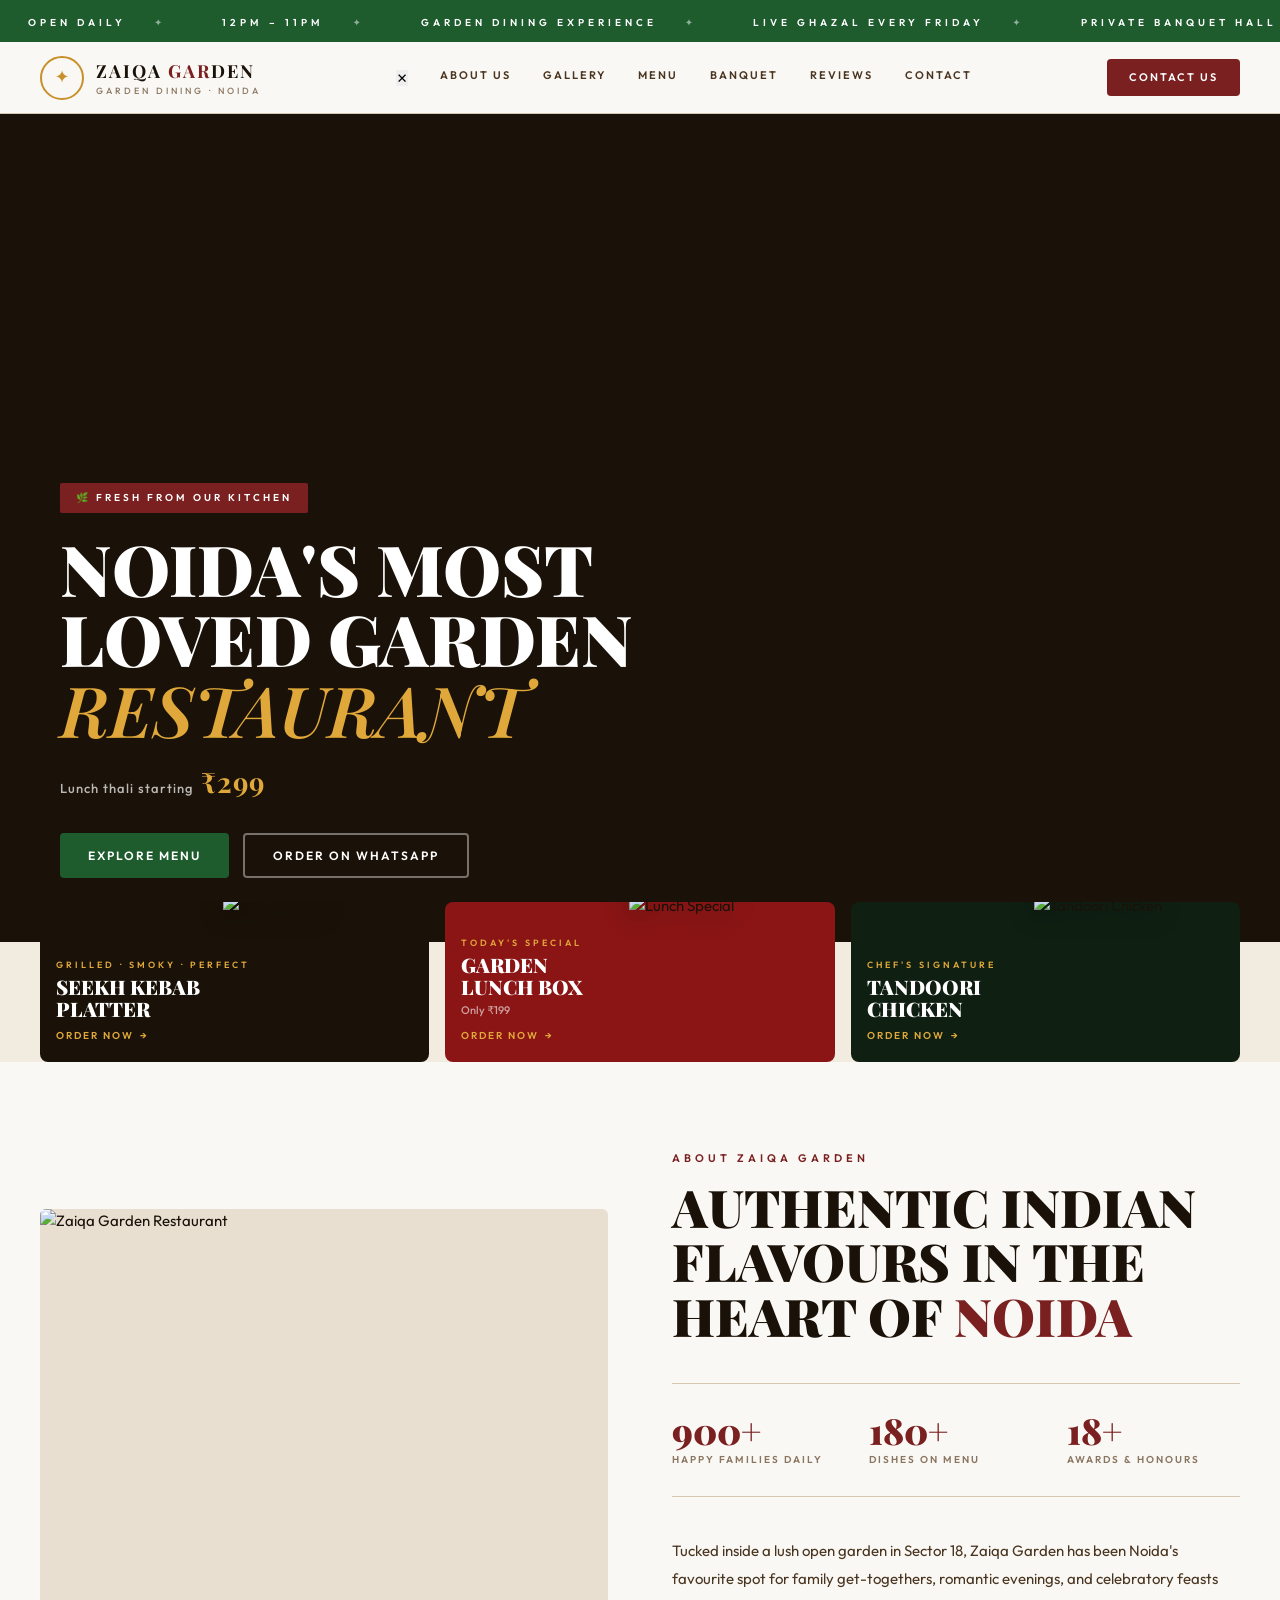
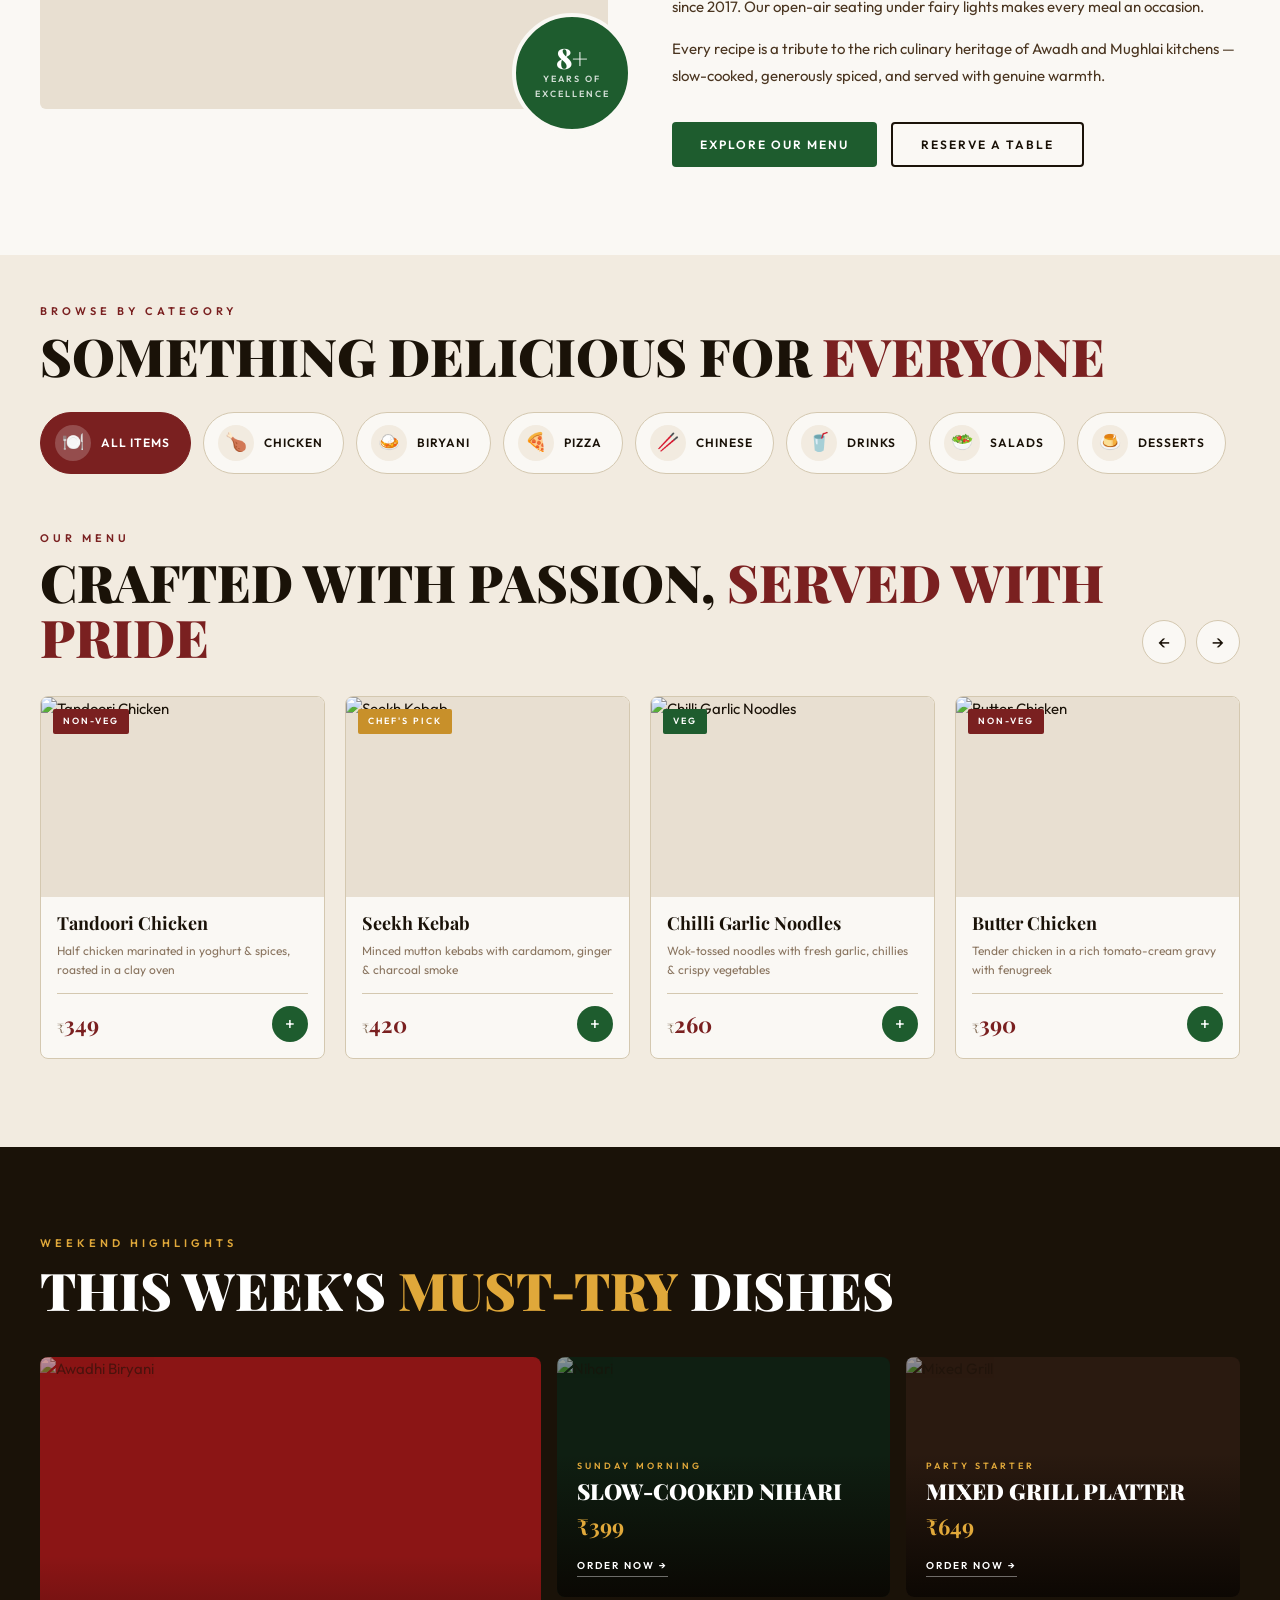
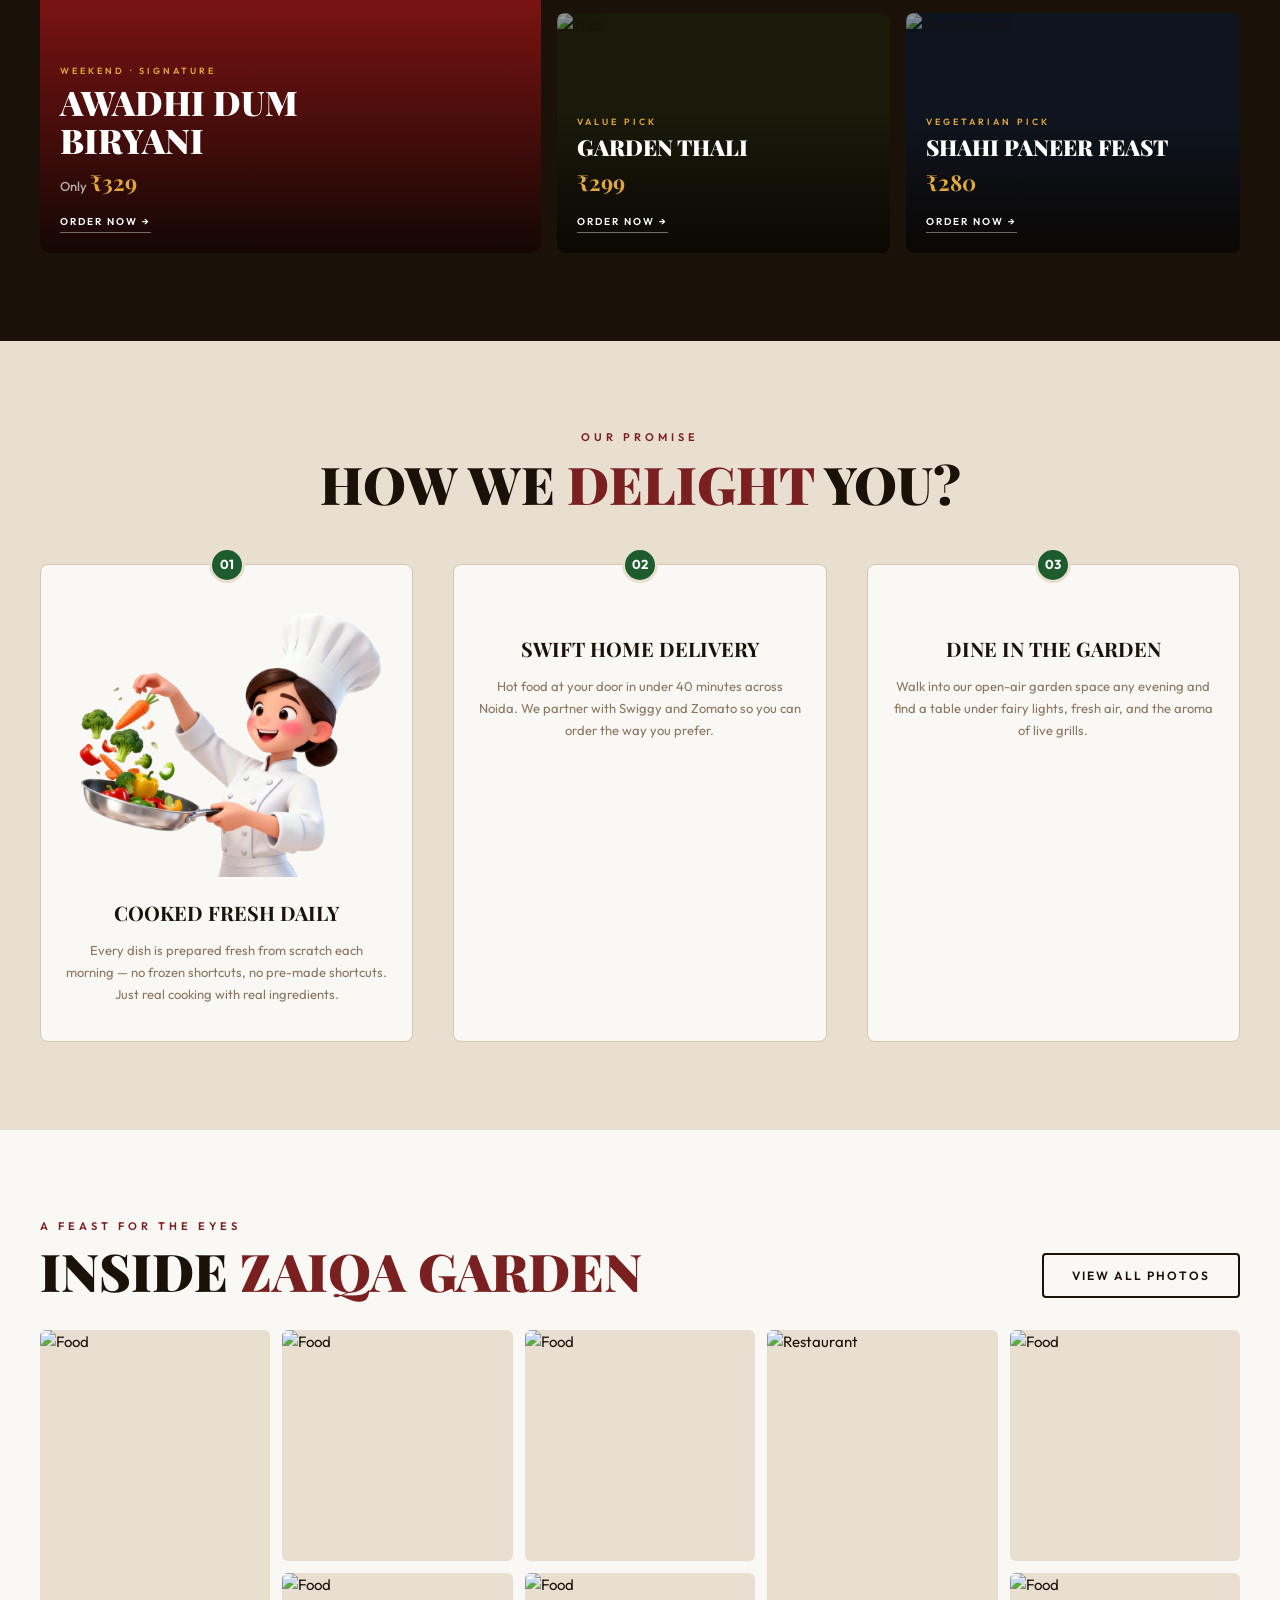
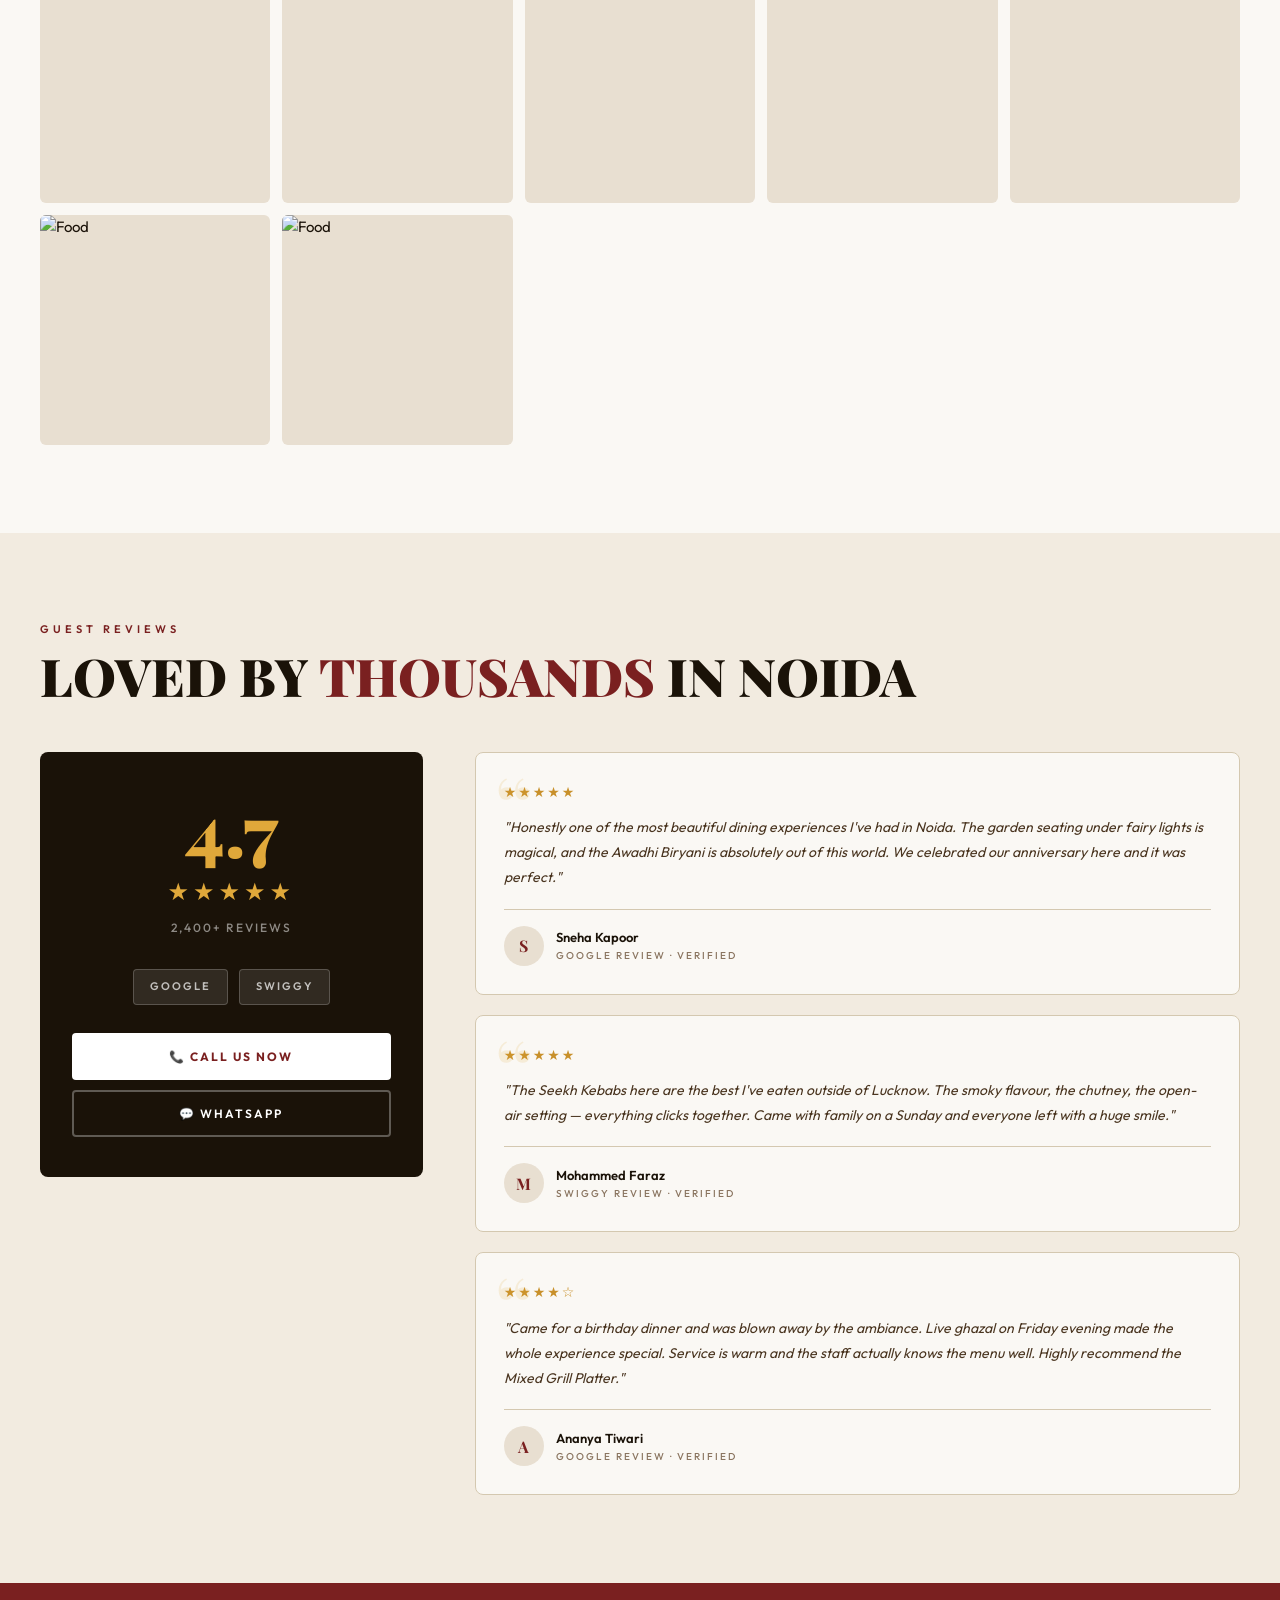
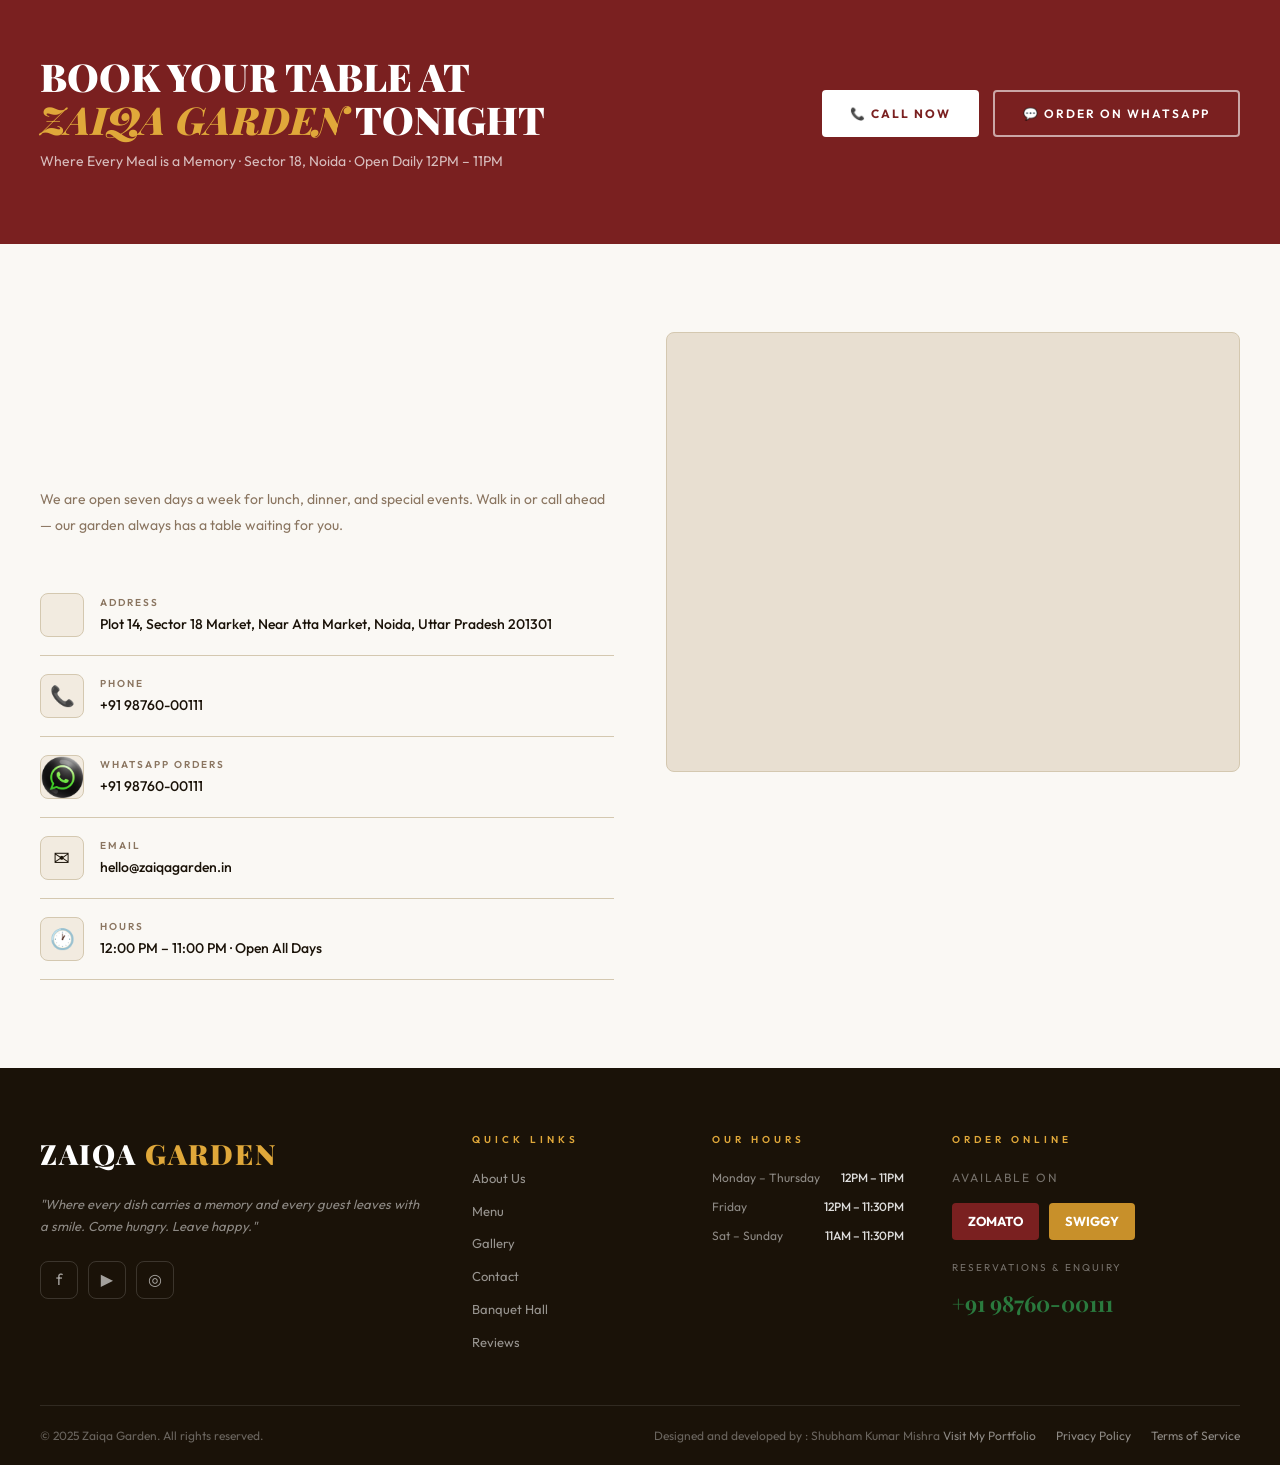
==== commit c51f125c: "floating bar fix" ====
--- a/style.css
+++ b/style.css
@@ -90,7 +90,7 @@
   background: var(--maroon); color: #fff;
   font-family: var(--font-body); font-size: 12px;
   font-weight: 600; letter-spacing: 2px;
-  text-transform: uppercase; padding: 13px 28px;
+  text-transform: uppercase; padding: 13px 25px;
   border-radius: 4px; transition: background 0.2s;
 }
 .btn-maroon:hover { background: var(--maroon-light); }
@@ -145,6 +145,8 @@
 header.elevated { box-shadow: 0 4px 24px rgba(26,18,8,0.1); }
 .logo {
   display: flex; align-items: center; gap: 12px;
+  flex-shrink: 1;
+  min-width: 0;
 }
 .logo-icon {
   width: 44px; height: 44px;
@@ -158,6 +160,9 @@
   font-size: 18px; font-weight: 700;
   letter-spacing: 2px; color: var(--text-dark);
   text-transform: uppercase;
+  white-space: nowrap;
+  overflow: hidden;
+  text-overflow: ellipsis;
 }
 .logo-sub {
   font-size: 9px; font-weight: 500;
@@ -1131,6 +1136,15 @@
 
 @media (max-width: 860px) {
   header { padding: 0 20px; }
+  .logo-text { font-size: 16px; }
+  .logo-sub { font-size: 8px; }
+  .header-cta .btn-maroon { 
+    padding: 10px 16px; 
+    font-size: 10px; 
+    white-space: nowrap;
+    overflow: hidden;
+    text-overflow: ellipsis;
+  }
   nav { 
     display: none; 
     position: fixed;
@@ -1217,6 +1231,12 @@
 }
 
 @media (max-width: 500px) {
+  .logo-text { font-size: 14px; }
+  .logo-sub { font-size: 7px; }
+  .header-cta .btn-maroon { 
+    padding: 8px 12px; 
+    font-size: 9px; 
+  }
   .gallery-grid { grid-template-columns: repeat(2, 1fr); }
   .gallery-item.tall { grid-row: auto; }
   .hero-ctas { gap: 10px; }
@@ -1225,3 +1245,19 @@
   .about-stats { grid-template-columns: repeat(3,1fr); gap: 12px; }
   .about-stat-value { font-size: 28px; }
 }
+
+@media (max-width: 300px) {
+  .logo-text { font-size: 12px; }
+  .logo-sub { font-size: 6px; }
+  .header-cta .btn-maroon { 
+    padding: 6px 10px; 
+    font-size: 8px; 
+  }
+  .gallery-grid { grid-template-columns: repeat(1, 1fr); }
+  .gallery-item.tall { grid-row: auto; }
+  .hero-ctas { gap: 8px; }
+  .hero-ctas .btn-green,
+  .hero-ctas .btn-outline-dark { font-size: 9px; padding: 9px 14px; }
+  .about-stats { grid-template-columns: repeat(2,1fr); gap: 10px; }
+  .about-stat-value { font-size: 24px; }
+}
